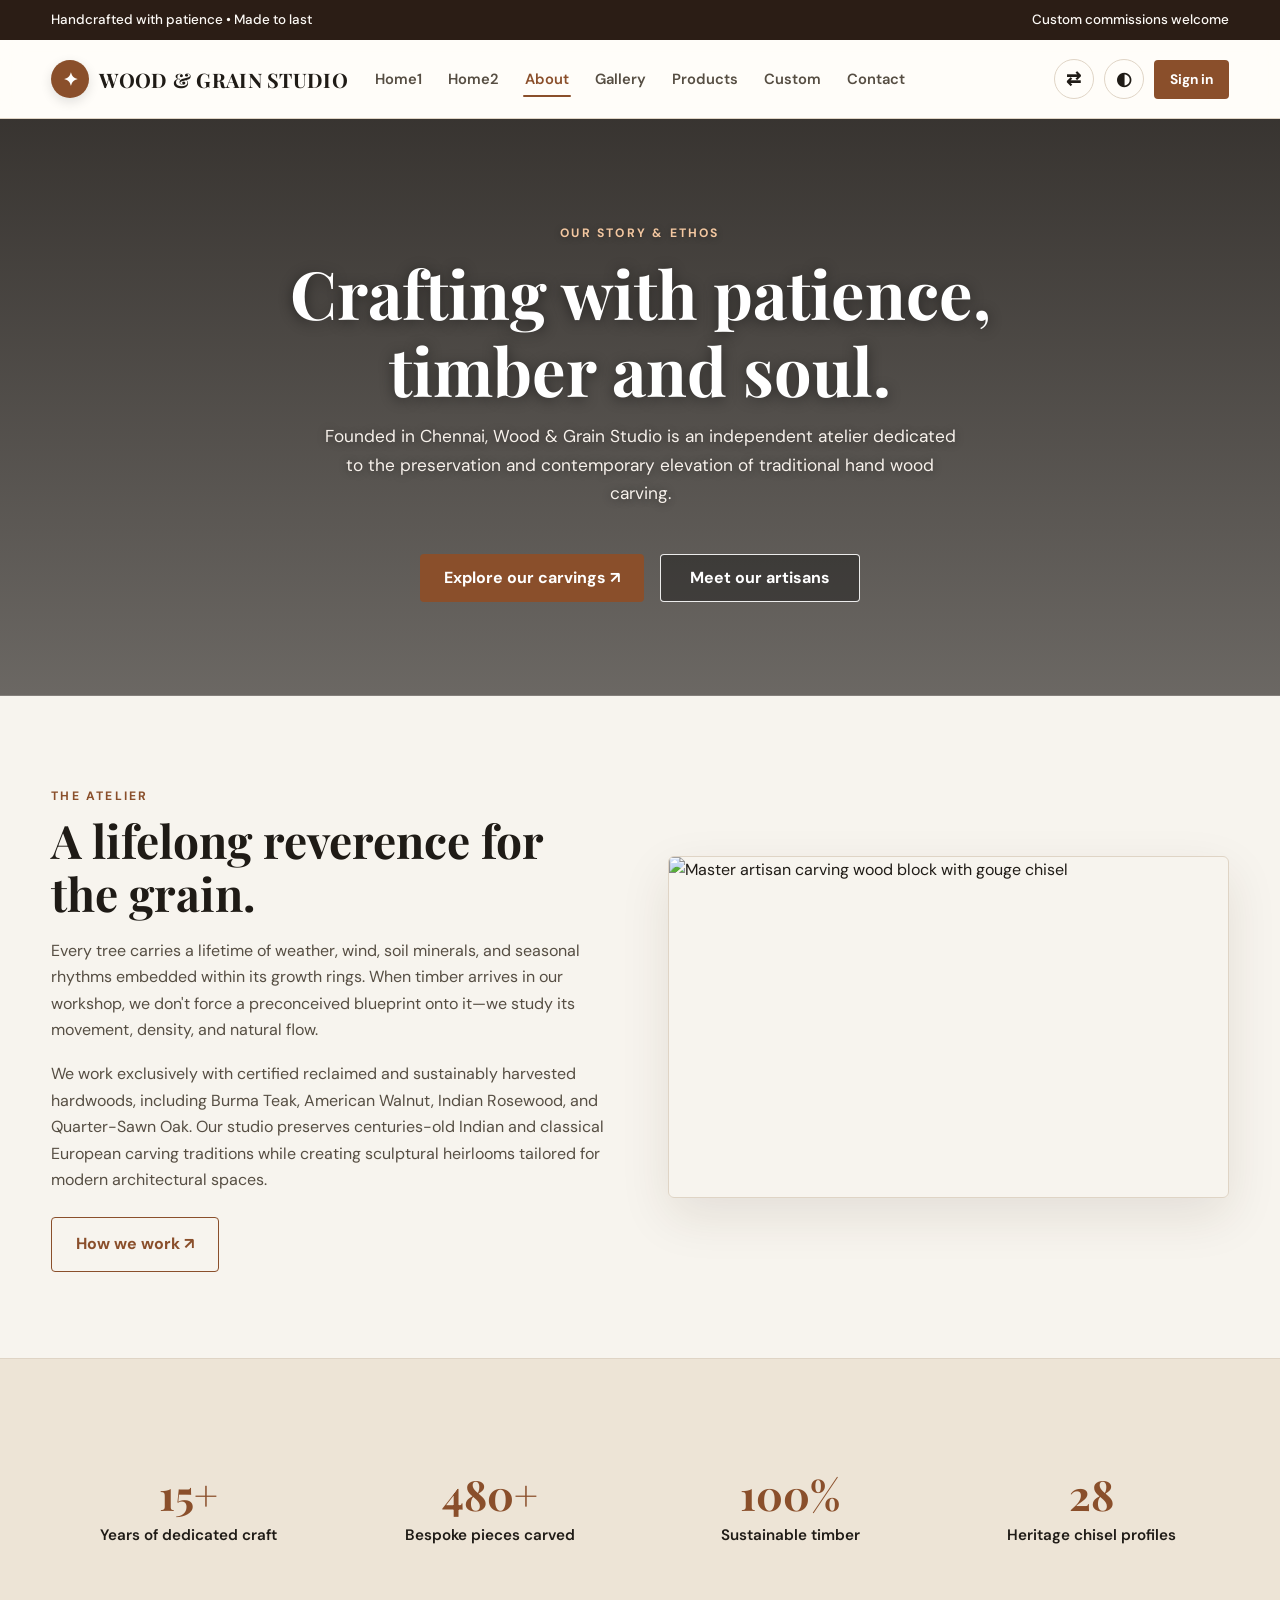
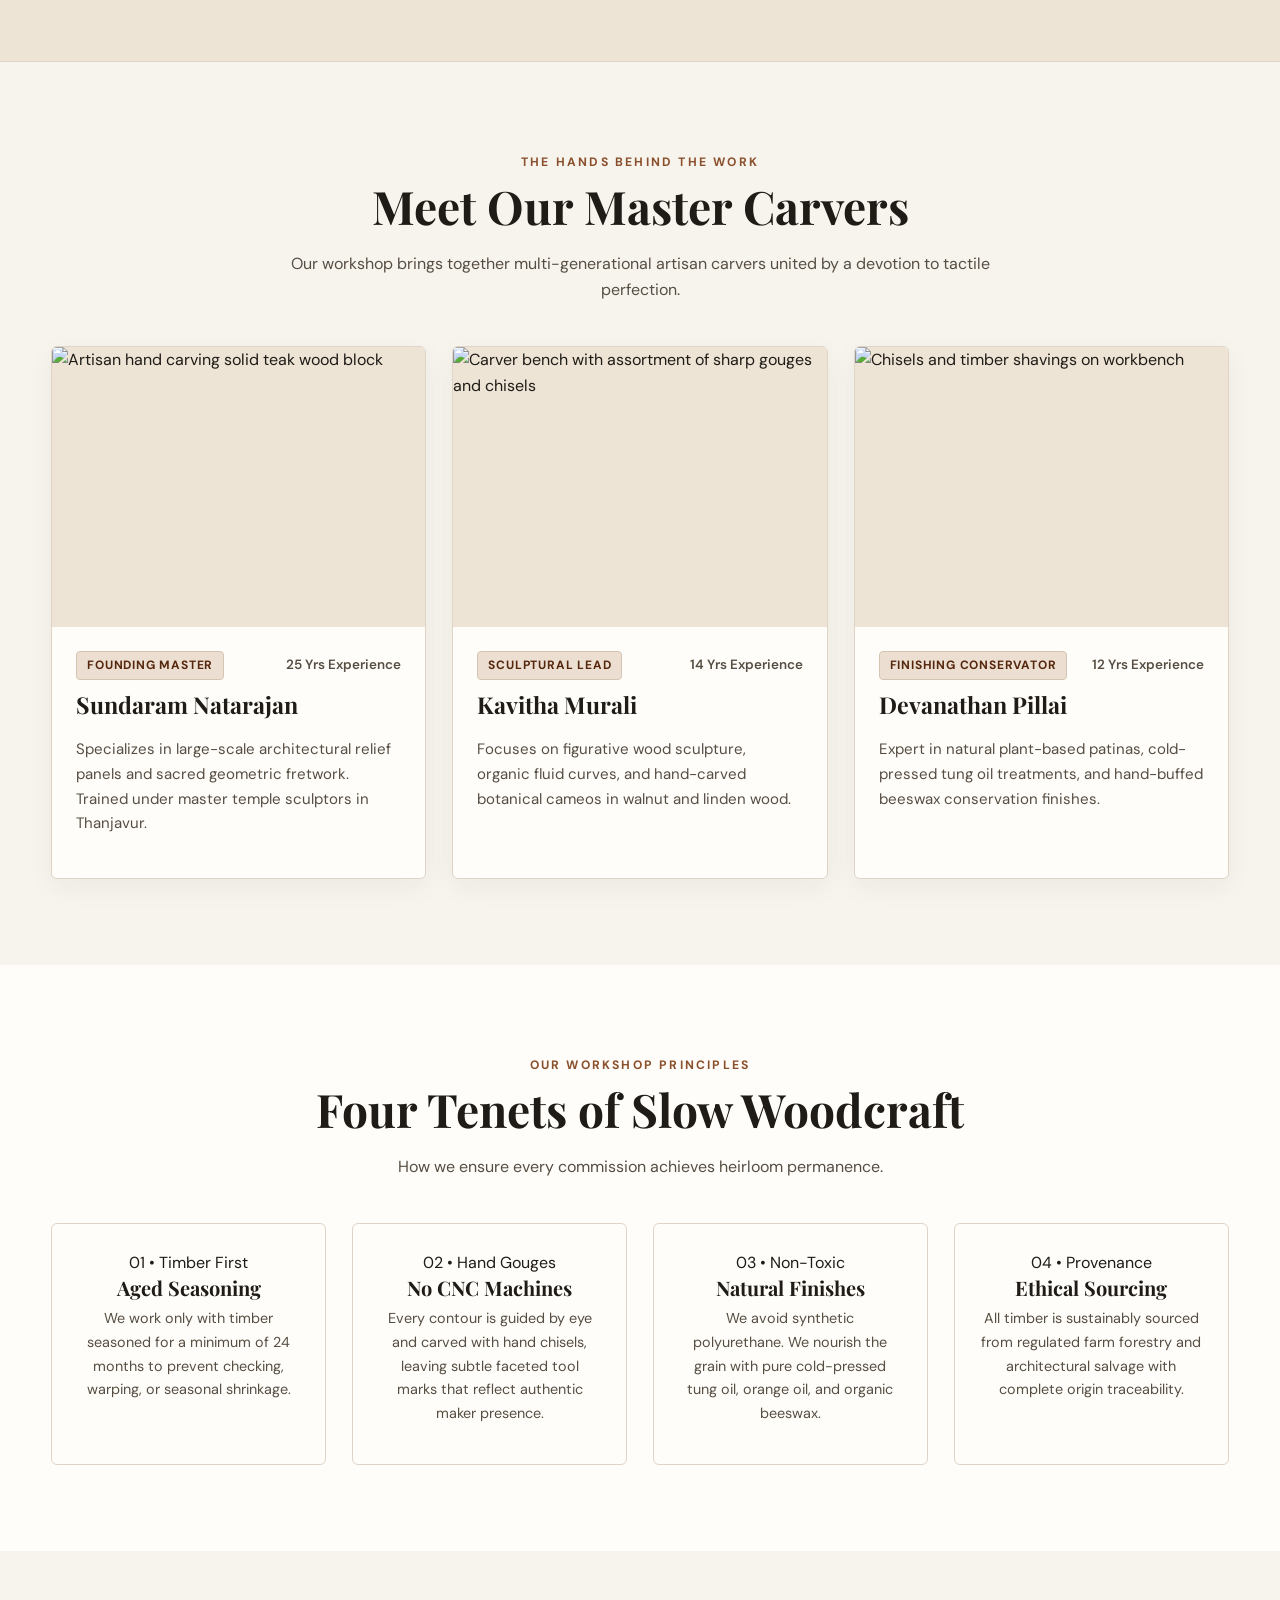
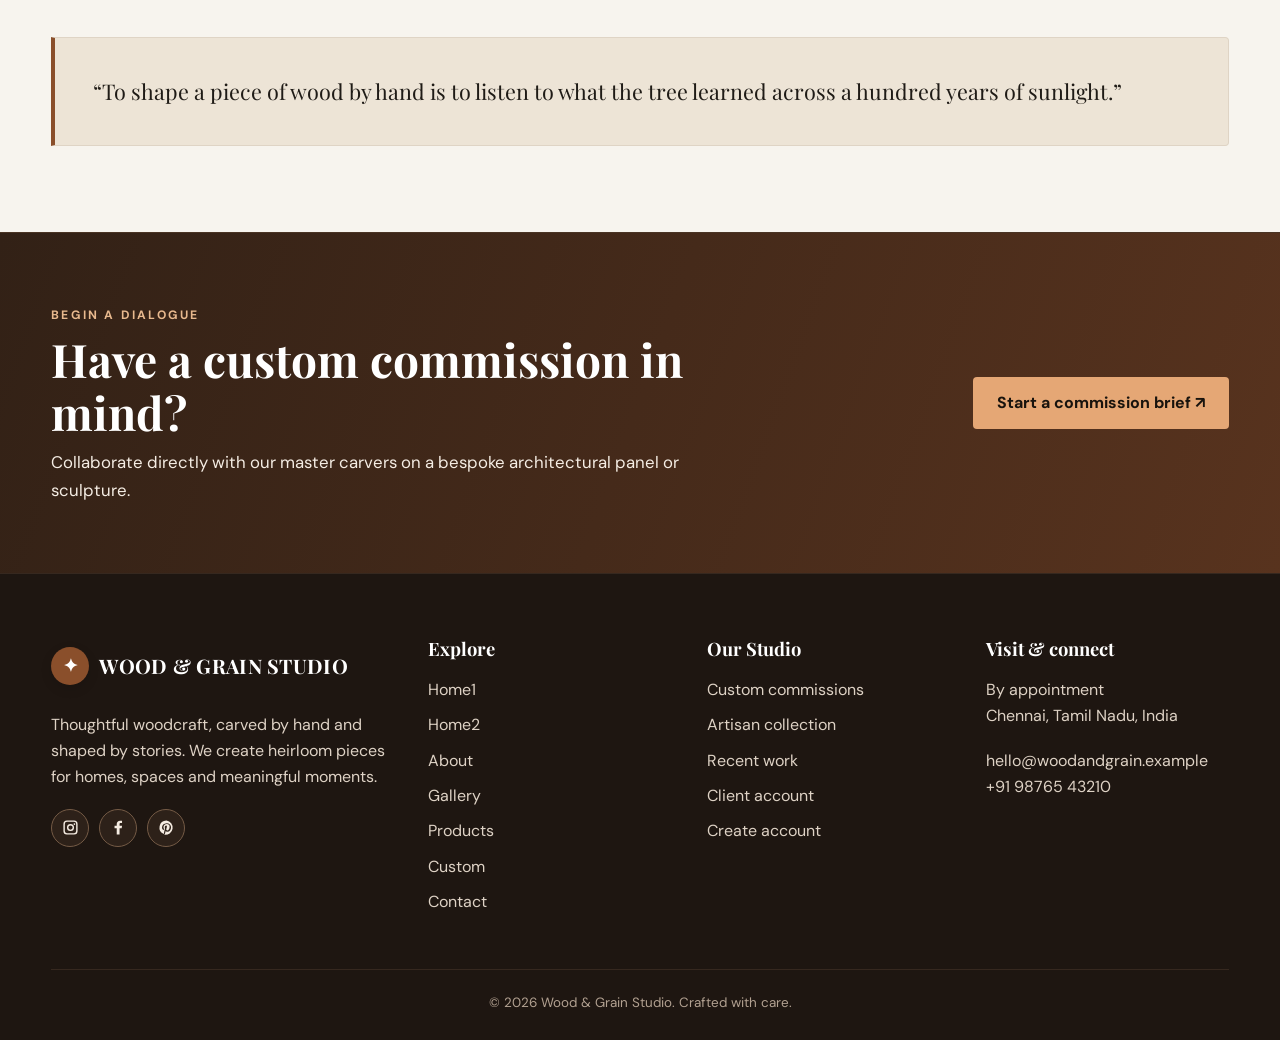
==== about.html @ 35487fdd "Implement 20-point client checklist: Add About & Custom pages, Reviews & FAQ sections, Back to Top, " ====
<!doctype html>
<html lang="en">

<head>
    <meta charset="utf-8">
    <meta name="viewport" content="width=device-width, initial-scale=1">
    <meta name="description" content="About Wood & Grain Studio — our master carvers, heritage timber philosophy and hand-chiseled craft.">
    <title>About Us | Wood &amp; Grain Studio</title>
    <link rel="icon" href="assets/favicon.svg" type="image/svg+xml">
    <link rel="stylesheet" href="assets/style.css">
</head>

<body>
    <div class="topbar">
        <div class="container">
            <span>Handcrafted with patience • Made to last</span>
            <span>Custom commissions welcome</span>
        </div>
    </div>

    <header class="navbar">
        <div class="container navinner">
            <a class="brand" href="index.html">
                <span class="brandmark">✦</span>
                <span>WOOD &amp; GRAIN STUDIO</span>
            </a>
            <nav class="navlinks" id="main-nav">
                <a href="index.html">Home1</a>
                <a href="home2.html">Home2</a>
                <a class="active" href="about.html">About</a>
                <a href="gallery.html">Gallery</a>
                <a href="products.html">Products</a>
                <a href="custom.html">Custom</a>
                <a href="contact.html">Contact</a>
                <div class="mobile-signin-wrap">
                    <a class="btn btn-sm" href="login.html">Sign in</a>
                </div>
            </nav>
            <div class="navtools">
                <button class="iconbtn" data-rtl-toggle aria-label="Toggle RTL" title="Toggle RTL">⇄</button>
                <button class="iconbtn" data-theme-toggle aria-label="Toggle theme" title="Toggle theme">◐</button>
                <a class="btn btn-sm btn-signin" href="login.html">Sign in</a>
                <button class="iconbtn menu-toggle" data-menu-toggle aria-label="Open menu"
                    aria-controls="main-nav">☰</button>
            </div>
        </div>
    </header>

    <main>
        <section class="page-hero hero-about">
            <div class="container">
                <span class="eyebrow">Our Story &amp; Ethos</span>
                <h1>Crafting with patience, timber and soul.</h1>
                <p>Founded in Chennai, Wood &amp; Grain Studio is an independent atelier dedicated to the preservation and contemporary elevation of traditional hand wood carving.</p>
                <div class="page-hero-actions">
                    <a class="btn" href="products.html">Explore our carvings ↗</a>
                    <a class="btn outline" href="contact.html">Meet our artisans</a>
                </div>
            </div>
        </section>

        <!-- Studio Heritage & Story -->
        <section class="section">
            <div class="container split">
                <div>
                    <span class="eyebrow">The Atelier</span>
                    <h2>A lifelong reverence for the grain.</h2>
                    <p>Every tree carries a lifetime of weather, wind, soil minerals, and seasonal rhythms embedded within its growth rings. When timber arrives in our workshop, we don't force a preconceived blueprint onto it—we study its movement, density, and natural flow.</p>
                    <p>We work exclusively with certified reclaimed and sustainably harvested hardwoods, including Burma Teak, American Walnut, Indian Rosewood, and Quarter-Sawn Oak. Our studio preserves centuries-old Indian and classical European carving traditions while creating sculptural heirlooms tailored for modern architectural spaces.</p>
                    <div class="left-aligned-actions">
                        <a class="btn outline" href="custom.html">How we work ↗</a>
                    </div>
                </div>
                <div class="photo">
                    <img src="https://images.unsplash.com/photo-1497219055242-93359eeed651?auto=format&fit=crop&w=1100&q=85"
                        alt="Master artisan carving wood block with gouge chisel">
                </div>
            </div>
        </section>

        <!-- Stats Section -->
        <section class="section stats">
            <div class="container grid four">
                <div class="stat">
                    <strong>15+</strong>
                    <span>Years of dedicated craft</span>
                </div>
                <div class="stat">
                    <strong>480+</strong>
                    <span>Bespoke pieces carved</span>
                </div>
                <div class="stat">
                    <strong>100%</strong>
                    <span>Sustainable timber</span>
                </div>
                <div class="stat">
                    <strong>28</strong>
                    <span>Heritage chisel profiles</span>
                </div>
            </div>
        </section>

        <!-- Master Carvers Team -->
        <section class="section">
            <div class="container">
                <div class="section-head center">
                    <span class="eyebrow">The Hands Behind the Work</span>
                    <h2>Meet Our Master Carvers</h2>
                    <p>Our workshop brings together multi-generational artisan carvers united by a devotion to tactile perfection.</p>
                </div>
                <div class="grid three">
                    <article class="card">
                        <div class="card-img-wrap">
                            <img src="https://images.unsplash.com/photo-1455297463052-94abc38ba022?auto=format&fit=crop&w=900&q=80"
                                alt="Artisan hand carving solid teak wood block">
                        </div>
                        <div class="card-body">
                            <div class="card-meta">
                                <span class="card-badge">Founding Master</span>
                                <span class="card-wood-tag">25 Yrs Experience</span>
                            </div>
                            <h3>Sundaram Natarajan</h3>
                            <p>Specializes in large-scale architectural relief panels and sacred geometric fretwork. Trained under master temple sculptors in Thanjavur.</p>
                        </div>
                    </article>

                    <article class="card">
                        <div class="card-img-wrap">
                            <img src="https://images.unsplash.com/photo-1546531537-3884727f20d4?auto=format&fit=crop&w=900&q=80"
                                alt="Carver bench with assortment of sharp gouges and chisels">
                        </div>
                        <div class="card-body">
                            <div class="card-meta">
                                <span class="card-badge">Sculptural Lead</span>
                                <span class="card-wood-tag">14 Yrs Experience</span>
                            </div>
                            <h3>Kavitha Murali</h3>
                            <p>Focuses on figurative wood sculpture, organic fluid curves, and hand-carved botanical cameos in walnut and linden wood.</p>
                        </div>
                    </article>

                    <article class="card">
                        <div class="card-img-wrap">
                            <img src="https://images.unsplash.com/photo-1768528561995-0dc82e97a8f5?auto=format&fit=crop&w=900&q=80"
                                alt="Chisels and timber shavings on workbench">
                        </div>
                        <div class="card-body">
                            <div class="card-meta">
                                <span class="card-badge">Finishing Conservator</span>
                                <span class="card-wood-tag">12 Yrs Experience</span>
                            </div>
                            <h3>Devanathan Pillai</h3>
                            <p>Expert in natural plant-based patinas, cold-pressed tung oil treatments, and hand-buffed beeswax conservation finishes.</p>
                        </div>
                    </article>
                </div>
            </div>
        </section>

        <!-- Studio Principles -->
        <section class="section" style="background: var(--surface)">
            <div class="container">
                <div class="section-head center">
                    <span class="eyebrow">Our Workshop Principles</span>
                    <h2>Four Tenets of Slow Woodcraft</h2>
                    <p>How we ensure every commission achieves heirloom permanence.</p>
                </div>
                <div class="grid four">
                    <div class="species-card">
                        <span class="species-tag">01 • Timber First</span>
                        <h3>Aged Seasoning</h3>
                        <p>We work only with timber seasoned for a minimum of 24 months to prevent checking, warping, or seasonal shrinkage.</p>
                    </div>
                    <div class="species-card">
                        <span class="species-tag">02 • Hand Gouges</span>
                        <h3>No CNC Machines</h3>
                        <p>Every contour is guided by eye and carved with hand chisels, leaving subtle faceted tool marks that reflect authentic maker presence.</p>
                    </div>
                    <div class="species-card">
                        <span class="species-tag">03 • Non-Toxic</span>
                        <h3>Natural Finishes</h3>
                        <p>We avoid synthetic polyurethane. We nourish the grain with pure cold-pressed tung oil, orange oil, and organic beeswax.</p>
                    </div>
                    <div class="species-card">
                        <span class="species-tag">04 • Provenance</span>
                        <h3>Ethical Sourcing</h3>
                        <p>All timber is sustainably sourced from regulated farm forestry and architectural salvage with complete origin traceability.</p>
                    </div>
                </div>
            </div>
        </section>

        <!-- Quote -->
        <section class="section">
            <div class="container">
                <div class="quote">“To shape a piece of wood by hand is to listen to what the tree learned across a hundred years of sunlight.”</div>
            </div>
        </section>

        <!-- CTA Section -->
        <section class="cta">
            <div class="container">
                <div class="cta-content">
                    <span class="eyebrow" style="color:#e8b98e">Begin a Dialogue</span>
                    <h2>Have a custom commission in mind?</h2>
                    <p>Collaborate directly with our master carvers on a bespoke architectural panel or sculpture.</p>
                </div>
                <div class="cta-btn">
                    <a class="btn" href="custom.html">Start a commission brief ↗</a>
                </div>
            </div>
        </section>
    </main>

    <footer class="footer">
        <div class="container">
            <div class="footer-grid">
                <div>
                    <a class="brand" href="index.html">
                        <span class="brandmark">✦</span>
                        <span>WOOD &amp; GRAIN STUDIO</span>
                    </a>
                    <p style="margin-top:18px">Thoughtful woodcraft, carved by hand and shaped by stories. We create
                        heirloom pieces for homes, spaces and meaningful moments.</p>
                    <div class="socials">
                        <a href="#" aria-label="Instagram"><svg viewBox="0 0 24 24">
                                <path
                                    d="M7 2h10a5 5 0 0 1 5 5v10a5 5 0 0 1-5 5H7a5 5 0 0 1-5-5V7a5 5 0 0 1 5-5zm0 2a3 3 0 0 0-3 3v10a3 3 0 0 0 3 3h10a3 3 0 0 0 3-3V7a3 3 0 0 0-3-3H7zm5 3a5 5 0 1 1 0 10 5 5 0 0 1 0-10zm0 2a3 3 0 1 0 0 6 3 3 0 0 0 0-6zm5.5-3a1.2 1.2 0 1 1 0 2.4 1.2 1.2 0 0 1 0-2.4z" />
                            </svg></a>
                        <a href="#" aria-label="Facebook"><svg viewBox="0 0 24 24">
                                <path
                                    d="M13.5 22v-9h3l.5-3.5h-3.5V7.3c0-1 .3-1.7 1.8-1.7H17V2.5c-.7-.1-1.7-.2-2.8-.2-2.8 0-4.7 1.7-4.7 4.9v2.3H6.4V13h3.1v9z" />
                            </svg></a>
                        <a href="#" aria-label="Pinterest"><svg viewBox="0 0 24 24">
                                <path
                                    d="M12 2a10 10 0 0 0-3.6 19.3c0-.8 0-1.8.2-2.7l1.3-5.4s-.3-.6-.3-1.5c0-1.4.8-2.4 1.8-2.4.8 0 1.2.6 1.2 1.4 0 .9-.6 2.2-.9 3.5-.3 1 .5 1.9 1.5 1.9 1.8 0 3.2-2.4 3.2-5.2 0-2.1-1.4-3.7-4-3.7-2.9 0-4.7 2.2-4.7 4.6 0 .8.2 1.4.6 1.9.2.2.2.3.1.6l-.2.8c-.1.3-.3.4-.6.3-1.3-.5-1.9-1.9-1.9-3.5 0-2.6 2.2-5.8 6.7-5.8 3.6 0 6 2.6 6 5.4 0 3.7-2.1 6.5-5.2 6.5-1 0-2-.6-2.4-1.2l-.7 2.8c-.2 1-.8 1.9-1.2 2.6A10 10 0 1 0 12 2z" />
                            </svg></a>
                    </div>
                </div>
                <div>
                    <h3>Explore</h3>
                    <a href="index.html">Home1</a>
                    <a href="home2.html">Home2</a>
                    <a href="about.html">About</a>
                    <a href="gallery.html">Gallery</a>
                    <a href="products.html">Products</a>
                    <a href="custom.html">Custom</a>
                    <a href="contact.html">Contact</a>
                </div>
                <div>
                    <h3>Our Studio</h3>
                    <a href="custom.html">Custom commissions</a>
                    <a href="products.html">Artisan collection</a>
                    <a href="gallery.html">Recent work</a>
                    <a href="login.html">Client account</a>
                    <a href="signup.html">Create account</a>
                </div>
                <div>
                    <h3>Visit &amp; connect</h3>
                    <p>By appointment<br>Chennai, Tamil Nadu, India</p>
                    <p>hello@woodandgrain.example<br>+91 98765 43210</p>
                </div>
            </div>
            <div class="copyright">© <span data-year></span> Wood &amp; Grain Studio. Crafted with care.</div>
        </div>
    </footer>

    <!-- Floating Back to Top Button -->
    <button class="back-to-top" id="backToTop" aria-label="Back to top" title="Back to top">↑</button>

    <script src="assets/app.js"></script>
</body>

</html>
---- assets/style.css ----
@import url('https://fonts.googleapis.com/css2?family=DM+Sans:wght@400;500;600;700&family=Playfair+Display:wght@500;600;700&display=swap');

:root {
  --bg: #f7f4ee;
  --surface: #fffdf9;
  --ink: #1f1b16;
  --muted: #564e43;
  --brand: #8a4f2b;
  --brand2: #6e3a1b;
  --btn-ink: #ffffff;
  --line: #dfd4c5;
  --soft: #ede4d6;
  --shadow: 0 18px 50px rgba(55, 37, 22, 0.10);
  --badge-bg: #ecdfd2;
  --badge-ink: #55270d;
  --badge-border: #d5c4b1;
  --input-bg: #ffffff;
  --placeholder: #726859;
}

[data-theme="dark"] {
  --bg: #161411;
  --surface: #221f1a;
  --ink: #faf4ec;
  --muted: #d0c3b3;
  --brand: #d79a69;
  --brand2: #e5b085;
  --btn-ink: #18130d;
  --line: #42382d;
  --soft: #2a241d;
  --shadow: 0 18px 50px rgba(0, 0, 0, 0.45);
  --badge-bg: #3a2b1c;
  --badge-ink: #f8d2b0;
  --badge-border: #56402d;
  --input-bg: #1a1713;
  --placeholder: #b5a695;
}

* {
  box-sizing: border-box;
}

html {
  scroll-behavior: smooth;
}

body {
  margin: 0;
  background: var(--bg);
  color: var(--ink);
  font-family: 'DM Sans', sans-serif;
  line-height: 1.65;
  transition: background .25s ease, color .25s ease;
}

a {
  color: inherit;
  text-decoration: none;
}

img {
  max-width: 100%;
  display: block;
}

button, input, textarea, select {
  font: inherit;
}

::placeholder {
  color: var(--placeholder);
  opacity: 1;
}

.container {
  width: min(1180px, 92%);
  margin-inline: auto;
}

/* Topbar */
.topbar {
  background: #2b1d15;
  color: #fdfaf6;
  font-size: .84rem;
  font-weight: 500;
  padding: 9px 0;
}

[data-theme="dark"] .topbar {
  background: #110e0b;
  color: #f5eee5;
  border-bottom: 1px solid #332b22;
}

.topbar .container {
  display: flex;
  justify-content: space-between;
  align-items: center;
  gap: 16px;
}

/* Navbar */
.navbar {
  position: sticky;
  top: 0;
  z-index: 90;
  background: color-mix(in srgb, var(--surface) 95%, transparent);
  backdrop-filter: blur(12px);
  -webkit-backdrop-filter: blur(12px);
  border-bottom: 1px solid var(--line);
  transition: background .25s, border-color .25s;
}

.navinner {
  min-height: 78px;
  display: grid;
  grid-template-columns: 1fr auto 1fr;
  align-items: center;
  gap: 16px;
}

.brand {
  display: inline-flex;
  align-items: center;
  gap: 10px;
  font-family: 'Playfair Display', serif;
  font-weight: 700;
  font-size: 1.25rem;
  letter-spacing: .3px;
  color: var(--ink);
  white-space: nowrap;
  flex-shrink: 0;
  justify-self: start;
}

.brandmark {
  width: 38px;
  height: 38px;
  border-radius: 50%;
  display: grid;
  place-items: center;
  background: var(--brand);
  color: var(--btn-ink);
  font-size: 1.15rem;
  font-weight: 700;
  flex-shrink: 0;
  box-shadow: 0 4px 12px rgba(0, 0, 0, 0.12);
}

/* Navbar menu options centered */
.navlinks {
  justify-self: center;
  display: flex;
  align-items: center;
  justify-content: center;
  gap: 22px;
  font-size: .92rem;
  font-weight: 600;
  color: var(--muted);
  list-style: none;
  margin: 0;
  padding: 0;
}

.navlinks a {
  position: relative;
  padding: 6px 2px;
  transition: color .2s;
  color: var(--muted);
  white-space: nowrap;
}

.navlinks a:hover,
.navlinks a.active {
  color: var(--brand);
}

.navlinks a.active::after {
  content: '';
  position: absolute;
  bottom: 0;
  left: 0;
  right: 0;
  height: 2px;
  background: var(--brand);
  border-radius: 2px;
}

/* Nav Tools & Sign in button at last */
.navtools {
  justify-self: end;
  display: flex;
  align-items: center;
  gap: 10px;
}

.iconbtn {
  border: 1.5px solid var(--line);
  background: var(--surface);
  color: var(--ink);
  width: 40px;
  height: 40px;
  border-radius: 50%;
  cursor: pointer;
  display: grid;
  place-items: center;
  font-size: 1.1rem;
  font-weight: 700;
  transition: .2s ease;
  flex-shrink: 0;
}

.iconbtn:hover {
  border-color: var(--brand);
  color: var(--brand);
  background: var(--soft);
}

.btn-signin {
  padding: 9px 18px;
  font-size: .88rem;
  border-radius: 4px;
  white-space: nowrap;
}

.menu-toggle {
  display: none;
}

.mobile-signin-wrap {
  display: none;
}

/* Buttons */
.btn {
  display: inline-flex;
  align-items: center;
  justify-content: center;
  gap: 9px;
  border: 0;
  border-radius: 4px;
  padding: 13px 24px;
  background: var(--brand);
  color: var(--btn-ink);
  font-weight: 700;
  cursor: pointer;
  transition: .2s ease;
  white-space: nowrap;
  box-sizing: border-box;
}

.btn:hover {
  background: var(--brand2);
  color: var(--btn-ink);
  transform: translateY(-2px);
}

.btn.outline {
  background: transparent;
  color: var(--brand);
  border: 1.5px solid var(--brand);
  font-weight: 700;
}

.btn.outline:hover {
  background: var(--brand);
  color: var(--btn-ink);
  border-color: var(--brand);
}

.btn-sm {
  padding: 8px 16px;
  font-size: .86rem;
}

/* Typography */
.eyebrow {
  display: inline-block;
  text-transform: uppercase;
  letter-spacing: 2.2px;
  font-size: .76rem;
  font-weight: 700;
  color: var(--brand);
  margin-bottom: 8px;
}

h1, h2, h3, h4 {
  font-family: 'Playfair Display', serif;
  line-height: 1.15;
  margin: 0 0 18px;
  color: var(--ink);
}

h1 {
  font-size: clamp(2.6rem, 5.2vw, 4.8rem);
}

h2 {
  font-size: clamp(1.9rem, 3.6vw, 3.1rem);
}

h3 {
  font-size: 1.45rem;
}

h4 {
  font-size: 1.15rem;
}

p {
  color: var(--muted);
  margin: 0 0 18px;
}

/* Home 2 Single-line Heading */
.heading-single-line {
  white-space: nowrap;
  font-size: clamp(1.8rem, 3.2vw, 2.7rem);
}

@media (max-width: 768px) {
  .heading-single-line {
    white-space: normal;
  }
}

/* Hero Sections - Centered Content with Equal-Sized Action Buttons */
.hero {
  min-height: 640px;
  display: flex;
  align-items: center;
  justify-content: center;
  text-align: center;
  position: relative;
  color: #ffffff;
  background-position: center;
  background-size: cover;
  background-repeat: no-repeat;
}

.hero .container {
  padding: 80px 0;
  display: flex;
  flex-direction: column;
  align-items: center;
  justify-content: center;
  text-align: center;
}

.hero-copy {
  max-width: 800px;
  margin-inline: auto;
  text-align: center;
  display: flex;
  flex-direction: column;
  align-items: center;
}

.hero h1 {
  color: #ffffff;
  text-align: center;
  margin-inline: auto;
  text-shadow: 0 2px 14px rgba(0, 0, 0, 0.45);
}

.hero p {
  color: #f7f1eb;
  font-size: 1.1rem;
  max-width: 640px;
  margin-inline: auto;
  text-align: center;
  text-shadow: 0 1px 8px rgba(0, 0, 0, 0.4);
}

.hero .eyebrow {
  color: #f3c7a0;
  margin-bottom: 12px;
  text-shadow: 0 1px 6px rgba(0, 0, 0, 0.35);
}

/* Hero action buttons - Equal width & height */
.hero-actions,
.page-hero-actions {
  display: flex;
  gap: 16px;
  flex-wrap: wrap;
  align-items: center;
  justify-content: center;
  margin-top: 28px;
}

.hero-actions .btn,
.page-hero-actions .btn {
  min-width: 200px;
  height: 48px;
  padding: 0 24px;
  box-sizing: border-box;
}

.hero .btn,
.page-hero .btn {
  background: var(--brand);
  color: var(--btn-ink);
  font-weight: 700;
}

.hero .btn:hover,
.page-hero .btn:hover {
  background: var(--brand2);
  color: var(--btn-ink);
}

.hero .outline,
.page-hero .outline {
  color: #ffffff;
  border: 1.5px solid rgba(255, 255, 255, 0.9);
  background: rgba(0, 0, 0, 0.35);
  font-weight: 700;
}

.hero .outline:hover,
.page-hero .outline:hover {
  background: #ffffff;
  border-color: #ffffff;
  color: #19140e;
}

/* Page Hero - Centered Content */
.page-hero {
  padding: 104px 0 94px;
  display: flex;
  align-items: center;
  justify-content: center;
  text-align: center;
  color: #ffffff;
  position: relative;
  background-position: center;
  background-size: cover;
  background-repeat: no-repeat;
}

.page-hero .container {
  display: flex;
  flex-direction: column;
  align-items: center;
  justify-content: center;
  text-align: center;
  max-width: 820px;
}

.page-hero h1 {
  color: #ffffff;
  margin-bottom: 14px;
  text-align: center;
  text-shadow: 0 2px 14px rgba(0, 0, 0, 0.45);
}

.page-hero p {
  color: #f7f1eb;
  font-size: 1.08rem;
  max-width: 640px;
  margin-inline: auto;
  text-align: center;
  text-shadow: 0 1px 8px rgba(0, 0, 0, 0.4);
}

.page-hero .eyebrow {
  color: #f3c7a0;
  margin-bottom: 12px;
  text-shadow: 0 1px 6px rgba(0, 0, 0, 0.35);
}

/* Distinct Wood Carving Photos for Each Page Hero */
.hero-home1 {
  background-image: linear-gradient(rgba(14, 10, 7, 0.82), rgba(14, 10, 7, 0.60)),
                    url('https://images.unsplash.com/photo-1497219055242-93359eeed651?auto=format&fit=crop&w=2000&q=85');
}

.hero-home2 {
  background-image: linear-gradient(rgba(14, 10, 7, 0.82), rgba(14, 10, 7, 0.60)),
                    url('https://images.unsplash.com/photo-1455297463052-94abc38ba022?auto=format&fit=crop&w=2000&q=85');
}

.hero-about {
  background-image: linear-gradient(rgba(14, 10, 7, 0.82), rgba(14, 10, 7, 0.60)),
                    url('https://images.unsplash.com/photo-1597960194599-22929afc25b1?auto=format&fit=crop&w=2000&q=85');
}

.hero-gallery {
  background-image: linear-gradient(rgba(14, 10, 7, 0.82), rgba(14, 10, 7, 0.60)),
                    url('https://images.unsplash.com/photo-1644902617098-45abe72a7445?auto=format&fit=crop&w=2000&q=85');
}

.hero-products {
  background-image: linear-gradient(rgba(14, 10, 7, 0.82), rgba(14, 10, 7, 0.60)),
                    url('https://images.unsplash.com/photo-1546531537-3884727f20d4?auto=format&fit=crop&w=2000&q=85');
}

.hero-custom {
  background-image: linear-gradient(rgba(14, 10, 7, 0.82), rgba(14, 10, 7, 0.60)),
                    url('https://images.unsplash.com/photo-1669687769369-383d3d562445?auto=format&fit=crop&w=2000&q=85');
}

.hero-contact {
  background-image: linear-gradient(rgba(14, 10, 7, 0.82), rgba(14, 10, 7, 0.60)),
                    url('https://images.unsplash.com/photo-1732544504373-01e2f4a6493f?auto=format&fit=crop&w=2000&q=85');
}

/* Sections */
.section {
  padding: 86px 0;
}

.section-head {
  max-width: 760px;
  margin-bottom: 42px;
}

.section-head.center {
  text-align: center;
  margin-inline: auto;
}

/* Grids */
.grid {
  display: grid;
  gap: 26px;
}

.grid.two {
  grid-template-columns: repeat(2, 1fr);
}

.grid.three {
  grid-template-columns: repeat(3, 1fr);
}

.grid.four {
  grid-template-columns: repeat(4, 1fr);
}

.split {
  display: grid;
  grid-template-columns: 1fr 1fr;
  gap: 56px;
  align-items: center;
}

/* Left aligned actions in Split sections */
.left-aligned-actions {
  display: flex;
  gap: 14px;
  flex-wrap: wrap;
  align-items: center;
  justify-content: flex-start;
  margin-top: 24px;
}

/* Photos & Reduced Heights */
.photo {
  border-radius: 6px;
  overflow: hidden;
  box-shadow: var(--shadow);
  border: 1px solid var(--line);
}

.photo img {
  width: 100%;
  height: 100%;
  object-fit: cover;
  min-height: 340px;
  transition: transform .4s ease;
}

.photo:hover img {
  transform: scale(1.02);
}

.photo-reduced {
  max-height: 320px;
  height: 320px;
  overflow: hidden;
}

.photo-reduced img {
  height: 100%;
  width: 100%;
  object-fit: cover;
}

.feature-img {
  height: 440px;
}

/* Cards */
.card {
  background: var(--surface);
  border: 1.5px solid var(--line);
  border-radius: 6px;
  overflow: hidden;
  box-shadow: 0 8px 28px rgba(40, 28, 17, 0.05);
  display: flex;
  flex-direction: column;
  transition: transform .25s ease, box-shadow .25s ease, border-color .25s ease;
}

.card:hover {
  transform: translateY(-4px);
  box-shadow: var(--shadow);
  border-color: var(--brand);
}

.card-img-wrap {
  position: relative;
  overflow: hidden;
  aspect-ratio: 4 / 3;
  background: var(--soft);
}

.card img,
.card-img-wrap img {
  width: 100%;
  height: 100%;
  object-fit: cover;
  transition: transform .4s ease;
}

.card:hover .card-img-wrap img {
  transform: scale(1.04);
}

.card-body {
  padding: 24px;
  display: flex;
  flex-direction: column;
  flex: 1;
}

.card-body h3 {
  color: var(--ink);
}

.card-body p {
  font-size: .94rem;
  color: var(--muted);
}

.card-meta {
  display: flex;
  align-items: center;
  justify-content: space-between;
  gap: 10px;
  margin-bottom: 12px;
}

.card-badge {
  display: inline-block;
  padding: 4px 10px;
  border-radius: 4px;
  font-size: .75rem;
  font-weight: 700;
  text-transform: uppercase;
  letter-spacing: .8px;
  background: var(--badge-bg);
  color: var(--badge-ink);
  border: 1px solid var(--badge-border);
}

.card-wood-tag {
  font-size: .84rem;
  color: var(--muted);
  font-weight: 600;
}

.card-footer {
  margin-top: auto;
  padding-top: 18px;
  border-top: 1px solid var(--line);
  display: flex;
  align-items: center;
  justify-content: space-between;
  gap: 12px;
}

.card-price {
  font-family: 'Playfair Display', serif;
  font-weight: 700;
  font-size: 1.25rem;
  color: var(--brand);
}

/* Reviews Section */
.reviews-grid {
  display: grid;
  grid-template-columns: repeat(3, 1fr);
  gap: 24px;
}

.review-card {
  background: var(--surface);
  border: 1.5px solid var(--line);
  border-radius: 6px;
  padding: 28px;
  box-shadow: 0 6px 20px rgba(40, 28, 17, 0.04);
  display: flex;
  flex-direction: column;
  justify-content: space-between;
}

.review-stars {
  color: #d48b48;
  font-size: 1.15rem;
  margin-bottom: 12px;
  letter-spacing: 2px;
}

.review-text {
  font-style: italic;
  font-size: .95rem;
  line-height: 1.6;
  color: var(--ink);
  margin-bottom: 18px;
}

.review-author strong {
  display: block;
  color: var(--ink);
  font-size: .95rem;
}

.review-author span {
  font-size: .82rem;
  color: var(--muted);
}

/* Hardwood Species Grid */
.species-card {
  background: var(--surface);
  border: 1.5px solid var(--line);
  border-radius: 6px;
  padding: 26px;
  text-align: center;
}

.species-icon {
  width: 50px;
  height: 50px;
  margin: 0 auto 16px;
  border-radius: 50%;
  background: var(--soft);
  color: var(--brand);
  display: grid;
  place-items: center;
  font-size: 1.3rem;
  border: 1px solid var(--line);
}

.species-card h3 {
  font-size: 1.25rem;
  margin-bottom: 8px;
}

.species-card p {
  font-size: .9rem;
  margin-bottom: 12px;
}

.species-meta {
  font-size: .8rem;
  font-weight: 700;
  color: var(--brand);
  letter-spacing: .5px;
  text-transform: uppercase;
}

/* Product Filter Pills */
.filter-pills {
  display: flex;
  gap: 10px;
  flex-wrap: wrap;
  align-items: center;
  justify-content: center;
  margin-bottom: 40px;
}

.pill-btn {
  border: 1.5px solid var(--line);
  background: var(--surface);
  color: var(--ink);
  padding: 9px 20px;
  border-radius: 30px;
  font-size: .9rem;
  font-weight: 600;
  cursor: pointer;
  transition: .2s ease;
}

.pill-btn:hover {
  border-color: var(--brand);
  color: var(--brand);
  background: var(--soft);
}

.pill-btn.active {
  background: var(--brand);
  border-color: var(--brand);
  color: var(--btn-ink);
  font-weight: 700;
}

/* Stats */
.stats {
  background: var(--soft);
  border-top: 1px solid var(--line);
  border-bottom: 1px solid var(--line);
}

.stat {
  text-align: center;
  padding: 26px 16px;
}

.stat strong {
  display: block;
  font: 700 2.6rem 'Playfair Display', serif;
  color: var(--brand);
  line-height: 1.1;
  margin-bottom: 6px;
}

.stat span {
  font-size: .95rem;
  font-weight: 600;
  color: var(--ink);
}

.number {
  font-family: 'Playfair Display', serif;
  font-size: 2.2rem;
  font-weight: 700;
  color: var(--brand);
  margin-bottom: 4px;
}

.service-icon {
  width: 52px;
  height: 52px;
  display: grid;
  place-items: center;
  background: var(--soft);
  color: var(--brand);
  font-size: 1.4rem;
  font-weight: 700;
  border-radius: 50%;
  border: 1.5px solid var(--line);
  margin-bottom: 18px;
}

.quote {
  background: var(--soft);
  padding: 38px;
  border-left: 4px solid var(--brand);
  font-family: 'Playfair Display', serif;
  font-size: 1.35rem;
  line-height: 1.45;
  color: var(--ink);
  border-radius: 0 4px 4px 0;
  border-top: 1px solid var(--line);
  border-bottom: 1px solid var(--line);
  border-right: 1px solid var(--line);
}

/* FAQ Accordion Section */
.faq-list {
  max-width: 820px;
  margin: 0 auto;
  display: grid;
  gap: 16px;
}

.faq-item {
  background: var(--surface);
  border: 1.5px solid var(--line);
  border-radius: 6px;
  overflow: hidden;
  transition: border-color .2s;
}

.faq-item[open] {
  border-color: var(--brand);
}

.faq-summary {
  padding: 18px 22px;
  font-weight: 700;
  font-size: 1.05rem;
  cursor: pointer;
  display: flex;
  align-items: center;
  justify-content: space-between;
  color: var(--ink);
  user-select: none;
  list-style: none;
}

.faq-summary::-webkit-details-marker {
  display: none;
}

.faq-summary::after {
  content: '+';
  font-size: 1.4rem;
  color: var(--brand);
  font-weight: 700;
}

.faq-item[open] .faq-summary::after {
  content: '−';
}

.faq-content {
  padding: 0 22px 20px;
  color: var(--muted);
  font-size: .95rem;
  line-height: 1.6;
}

/* CTA Banner Section */
.cta {
  background: linear-gradient(110deg, #322116, #58331e);
  color: #ffffff;
  padding: 68px 0;
  border-top: 1px solid #4a3424;
}

.cta p {
  color: #f5ede4;
  margin: 0;
  font-size: 1.05rem;
}

.cta h2 {
  color: #ffffff;
  margin-bottom: 10px;
}

.cta .eyebrow {
  color: #f3c7a0;
}

.cta .container {
  display: flex;
  align-items: center;
  justify-content: space-between;
  gap: 36px;
}

.cta-content {
  max-width: 660px;
}

.cta-btn {
  flex-shrink: 0;
}

.cta .btn {
  background: #e5a775;
  color: #18130d;
  font-weight: 700;
  border: none;
}

.cta .btn:hover {
  background: #f2be94;
  color: #18130d;
  transform: translateY(-2px);
}

/* Gallery Masonry Grid */
.gallery-grid {
  columns: 3;
  column-gap: 22px;
}

.gallery-item {
  margin-bottom: 22px;
  break-inside: avoid;
  border-radius: 6px;
  overflow: hidden;
  box-shadow: 0 8px 24px rgba(40, 28, 17, 0.08);
  background: var(--surface);
  border: 1.5px solid var(--line);
  position: relative;
  transition: transform .3s ease;
}

.gallery-item:hover {
  transform: translateY(-4px);
}

.gallery-item img {
  width: 100%;
  height: auto;
  display: block;
}

.gallery-caption {
  padding: 14px 18px;
  font-size: .88rem;
  color: var(--muted);
  background: var(--surface);
  border-top: 1px solid var(--line);
}

.gallery-caption strong {
  display: block;
  color: var(--ink);
  font-size: .95rem;
  margin-bottom: 2px;
}

/* Forms & Cards */
.form-card {
  max-width: 520px;
  margin: auto;
  background: var(--surface);
  padding: 38px;
  border: 1.5px solid var(--line);
  border-radius: 6px;
  box-shadow: var(--shadow);
}

.field {
  margin-bottom: 18px;
}

.field label {
  display: block;
  font-size: .88rem;
  font-weight: 700;
  margin-bottom: 7px;
  color: var(--ink);
}

.field input,
.field textarea,
.field select {
  width: 100%;
  border: 1.5px solid var(--line);
  background: var(--input-bg);
  color: var(--ink);
  padding: 13px 15px;
  border-radius: 4px;
  outline: none;
  transition: border-color .2s, box-shadow .2s;
}

.field input:focus,
.field textarea:focus,
.field select:focus {
  border-color: var(--brand);
  box-shadow: 0 0 0 3px color-mix(in srgb, var(--brand) 25%, transparent);
}

/* Password input with Eye icon */
.password-wrap {
  position: relative;
  display: flex;
  align-items: center;
}

.password-wrap input {
  padding-right: 44px;
}

body.rtl .password-wrap input {
  padding-right: 15px;
  padding-left: 44px;
}

.password-toggle-btn {
  position: absolute;
  right: 12px;
  background: transparent;
  border: none;
  color: var(--muted);
  cursor: pointer;
  padding: 6px;
  display: grid;
  place-items: center;
  font-size: 1.15rem;
  transition: color .2s;
  user-select: none;
}

body.rtl .password-toggle-btn {
  right: auto;
  left: 12px;
}

.password-toggle-btn:hover {
  color: var(--brand);
}

/* Contact List & Small Location Item */
.contact-list {
  display: grid;
  gap: 20px;
  margin-bottom: 28px;
}

.contact-item {
  display: flex;
  gap: 16px;
  align-items: flex-start;
}

.contact-item .service-icon {
  flex: none;
  margin: 0;
}

.contact-item strong {
  color: var(--ink);
  font-size: 1rem;
}

.contact-item p {
  color: var(--muted);
  margin: 4px 0 0;
}

.contact-item-location .service-icon {
  width: 44px;
  height: 44px;
  font-size: 1.15rem;
}

.contact-item-location strong {
  font-size: .95rem;
}

.contact-item-location p {
  font-size: .88rem;
  line-height: 1.45;
}

.contact-social-wrap {
  margin-top: 24px;
  padding-top: 20px;
  border-top: 1px solid var(--line);
}

.map {
  border: 1.5px solid var(--line);
  width: 100%;
  height: 390px;
  border-radius: 6px;
  filter: grayscale(0.15);
}

/* Footer - Single line brand name guarantee */
.footer {
  background: #1e1611;
  color: #f4e9df;
  padding: 64px 0 26px;
  border-top: 1px solid #36281f;
}

.footer .brand {
  display: inline-flex;
  align-items: center;
  gap: 10px;
  white-space: nowrap;
  flex-wrap: nowrap;
  color: #ffffff;
}

.footer p,
.footer a {
  color: #ded2c5;
  transition: color .2s;
}

.footer a:hover {
  color: #ffffff;
  text-decoration: underline;
}

.footer-grid {
  display: grid;
  grid-template-columns: 1.4fr 1fr 1fr 1fr;
  gap: 36px;
}

.footer h3 {
  font-size: 1.15rem;
  color: #ffffff;
  margin-bottom: 18px;
}

.footer a {
  display: block;
  margin: 9px 0;
}

.socials {
  display: flex;
  gap: 10px;
  margin-top: 18px;
}

.socials a {
  width: 38px;
  height: 38px;
  border: 1.5px solid #755b46;
  background: #2d2119;
  border-radius: 50%;
  display: grid;
  place-items: center;
  margin: 0;
  color: #f5ece2;
  transition: .2s;
}

.socials a:hover {
  border-color: #e5a775;
  color: #e5a775;
  background: #38291e;
  transform: translateY(-2px);
}

.socials svg {
  width: 17px;
  height: 17px;
  fill: currentColor;
}

.copyright {
  border-top: 1px solid #36281f;
  margin-top: 44px;
  padding-top: 22px;
  font-size: .84rem;
  color: #b2a191;
  text-align: center;
}

/* Back to Top Floating Button */
.back-to-top {
  position: fixed;
  bottom: 24px;
  inset-inline-end: 24px;
  width: 44px;
  height: 44px;
  border-radius: 50%;
  background: var(--brand);
  color: var(--btn-ink);
  border: 1.5px solid var(--line);
  font-size: 1.25rem;
  font-weight: 700;
  cursor: pointer;
  display: grid;
  place-items: center;
  box-shadow: 0 6px 20px rgba(0, 0, 0, 0.25);
  opacity: 0;
  visibility: hidden;
  transform: translateY(16px);
  transition: all .25s ease;
  z-index: 99;
}

.back-to-top.visible {
  opacity: 1;
  visibility: visible;
  transform: translateY(0);
}

.back-to-top:hover {
  background: var(--brand2);
  transform: translateY(-3px);
}

/* Authentication Pages - Strict Clean Centered Card, No Images, Theme/RTL Outside */
.auth-body {
  min-height: 100vh;
  display: flex;
  align-items: center;
  justify-content: center;
  padding: 32px 18px;
  background: var(--bg);
  position: relative;
}

.auth-corner-tools {
  position: fixed;
  top: 20px;
  right: 24px;
  display: flex;
  align-items: center;
  gap: 10px;
  z-index: 100;
}

body.rtl .auth-corner-tools {
  right: auto;
  left: 24px;
}

.auth-card-container {
  width: 100%;
  max-width: 480px;
  margin-inline: auto;
}

.auth-card {
  background: var(--surface);
  border: 1.5px solid var(--line);
  border-radius: 8px;
  padding: 42px 38px;
  box-shadow: var(--shadow);
}

.auth-card .card-brand {
  display: flex;
  justify-content: center;
  align-items: center;
  margin-bottom: 24px;
}

.auth-card .card-brand .brand {
  justify-content: center;
  text-align: center;
}

.auth-heading {
  text-align: center;
  margin-bottom: 24px;
}

.auth-heading h2 {
  font-size: 2.15rem;
  margin-bottom: 8px;
  color: var(--ink);
}

.auth-heading p {
  font-size: .94rem;
  color: var(--muted);
  margin: 0;
}

/* Checkbox & Options */
.field-checkbox {
  display: flex;
  align-items: center;
  gap: 10px;
  font-size: .88rem;
  color: var(--ink);
  font-weight: 500;
  margin-bottom: 18px;
  user-select: none;
}

.field-checkbox input[type="checkbox"] {
  width: 18px;
  height: 18px;
  accent-color: var(--brand);
  cursor: pointer;
  flex-shrink: 0;
}

.field-checkbox label,
.field-checkbox span {
  cursor: pointer;
  line-height: 1.45;
}

.field-checkbox a {
  color: var(--brand);
  font-weight: 700;
  text-decoration: underline;
}

.field-checkbox a:hover {
  color: var(--brand2);
}

.auth-options {
  display: flex;
  align-items: center;
  justify-content: space-between;
  gap: 12px;
  margin-bottom: 20px;
  flex-wrap: wrap;
}

.auth-options .field-checkbox {
  margin-bottom: 0;
}

.auth-options a {
  color: var(--brand);
  font-size: .86rem;
  font-weight: 600;
}

.auth-options a:hover {
  text-decoration: underline;
}

.auth-divider {
  display: flex;
  align-items: center;
  text-align: center;
  margin: 24px 0 18px;
  color: var(--muted);
  font-size: .8rem;
  font-weight: 600;
  letter-spacing: 1.5px;
  text-transform: uppercase;
}

.auth-divider::before,
.auth-divider::after {
  content: '';
  flex: 1;
  border-bottom: 1.5px solid var(--line);
}

.auth-divider span {
  padding: 0 12px;
}

/* Proper Social Icons in Authentication (Google, Apple, Facebook) */
.auth-socials {
  display: flex;
  justify-content: center;
  align-items: center;
  gap: 14px;
  margin-bottom: 22px;
}

.auth-social-btn {
  width: 48px;
  height: 48px;
  border: 1.5px solid var(--line);
  background: var(--bg);
  color: var(--ink);
  border-radius: 50%;
  display: grid;
  place-items: center;
  transition: .2s ease;
}

.auth-social-btn:hover {
  border-color: var(--brand);
  color: var(--brand);
  background: var(--soft);
  transform: translateY(-2px);
}

.auth-social-btn svg {
  width: 20px;
  height: 20px;
  fill: currentColor;
}

.auth-links {
  text-align: center;
  font-size: .92rem;
  color: var(--muted);
  margin-top: 18px;
}

.auth-links a {
  color: var(--brand);
  font-weight: 700;
}

.auth-links a:hover {
  text-decoration: underline;
}

.auth-back-link {
  text-align: center;
  margin-top: 20px;
}

.auth-back-link a {
  display: inline-flex;
  align-items: center;
  gap: 6px;
  font-size: .88rem;
  color: var(--brand);
  font-weight: 600;
}

.auth-back-link a:hover {
  text-decoration: underline;
}

/* RTL Styles */
.rtl {
  direction: rtl;
}

.rtl .quote {
  border-left: 0;
  border-right: 4px solid var(--brand);
  border-radius: 4px 0 0 4px;
}

.rtl .navlinks {
  direction: rtl;
}

.rtl .card-footer {
  direction: rtl;
}

.rtl .left-aligned-actions {
  justify-content: flex-start;
}

/* RESPONSIVE LAYOUTS */

/* 1024px View: Navbar centered, no overlapping */
@media (min-width: 921px) and (max-width: 1100px) {
  .container {
    width: min(980px, 94%);
  }
  .navinner {
    display: grid;
    grid-template-columns: auto 1fr auto;
    gap: 12px;
  }
  .brand {
    font-size: 1.1rem;
    gap: 8px;
  }
  .brandmark {
    width: 34px;
    height: 34px;
    font-size: 1rem;
  }
  .navlinks {
    justify-self: center;
    justify-content: center;
    gap: 14px;
    font-size: .86rem;
  }
  .navtools {
    gap: 6px;
  }
  .btn-signin {
    padding: 7px 12px;
    font-size: .82rem;
  }
  .iconbtn {
    width: 36px;
    height: 36px;
  }
  .footer-grid {
    grid-template-columns: 1.2fr 1fr 1fr 1fr;
    gap: 24px;
  }
  .split {
    gap: 36px;
  }
}

/* 768px View / Tablet / iPad View (651px - 920px) */
@media (max-width: 920px) {
  .navinner {
    display: flex;
    justify-content: space-between;
    align-items: center;
    position: relative;
    min-height: 72px;
  }
  .navlinks {
    display: none;
    position: absolute;
    top: 100%;
    left: 0;
    right: 0;
    background: var(--surface);
    padding: 24px 6%;
    border-bottom: 1.5px solid var(--line);
    box-shadow: 0 14px 30px rgba(0, 0, 0, 0.12);
    flex-direction: column;
    align-items: center;
    justify-content: center;
    gap: 16px;
    text-align: center;
  }
  .navlinks.open {
    display: flex;
  }
  .menu-toggle {
    display: inline-grid;
    place-items: center;
  }
  .navtools {
    margin-left: auto;
  }
  body.rtl .navtools {
    margin-left: 0;
    margin-right: auto;
  }
  .navtools .btn-signin {
    display: none; /* Hide from navbar header on mobile to prevent overflow */
  }
  .mobile-signin-wrap {
    display: block;
    width: 100%;
    max-width: 240px;
    margin-top: 8px;
  }
  .mobile-signin-wrap .btn {
    width: 100%;
  }

  /* Alignment at 768px */
  .grid.four {
    grid-template-columns: repeat(2, 1fr);
  }
  .grid.three {
    grid-template-columns: repeat(2, 1fr);
  }

  /* 768px: Last card centered in 3-card grids */
  .grid.three > :last-child:nth-child(odd) {
    grid-column: 1 / -1;
    max-width: 480px;
    width: 100%;
    justify-self: center;
  }

  .reviews-grid {
    grid-template-columns: repeat(2, 1fr);
  }
  .reviews-grid > :last-child:nth-child(odd) {
    grid-column: 1 / -1;
    max-width: 500px;
    justify-self: center;
    width: 100%;
  }

  .footer-grid {
    grid-template-columns: repeat(2, 1fr);
    gap: 32px;
  }
  .split {
    grid-template-columns: 1fr;
    gap: 40px;
  }
  .feature-img {
    height: 360px;
  }
  .gallery-grid {
    columns: 2;
    column-gap: 18px;
  }
  .section {
    padding: 68px 0;
  }
  .cta .container {
    flex-direction: column;
    text-align: center;
    align-items: center;
    justify-content: center;
    gap: 24px;
  }
  .cta-content {
    max-width: 100%;
  }
  .cta-btn {
    align-self: center;
  }

  /* 768px Contact Page: Center buttons */
  .contact-social-wrap {
    text-align: center;
  }
  .contact-social-wrap .socials {
    justify-content: center;
  }
}

/* Mobile View (max-width: 650px) */
@media (max-width: 650px) {
  .topbar .container {
    font-size: .74rem;
    flex-direction: column;
    text-align: center;
    gap: 4px;
  }
  .brand {
    font-size: 1.02rem;
    gap: 7px;
  }
  .brandmark {
    width: 32px;
    height: 32px;
    font-size: .95rem;
  }
  .navtools {
    gap: 5px;
  }
  .iconbtn {
    width: 35px;
    height: 35px;
    font-size: 1rem;
  }
  .hero {
    min-height: 560px;
  }
  .hero-actions,
  .page-hero-actions {
    flex-direction: column;
    align-items: stretch;
    width: 100%;
    max-width: 320px;
    margin-inline: auto;
  }
  .hero-actions .btn,
  .page-hero-actions .btn {
    width: 100%;
    min-width: unset;
  }
  .section {
    padding: 54px 0;
  }
  .grid.two,
  .grid.three,
  .grid.four,
  .split,
  .reviews-grid {
    grid-template-columns: 1fr;
    gap: 20px;
  }
  .grid.three > :last-child:nth-child(odd) {
    max-width: 100%;
  }
  .photo img {
    min-height: 260px;
  }
  .photo-reduced {
    height: 260px;
    max-height: 260px;
  }
  .feature-img {
    height: 280px;
  }
  .footer-grid {
    grid-template-columns: 1fr;
    gap: 28px;
  }
  .gallery-grid {
    columns: 1;
  }
  .form-card {
    padding: 26px 20px;
  }
  .auth-card {
    padding: 32px 20px;
  }
  .auth-corner-tools {
    top: 14px;
    right: 14px;
    gap: 6px;
  }
  body.rtl .auth-corner-tools {
    left: 14px;
  }
}
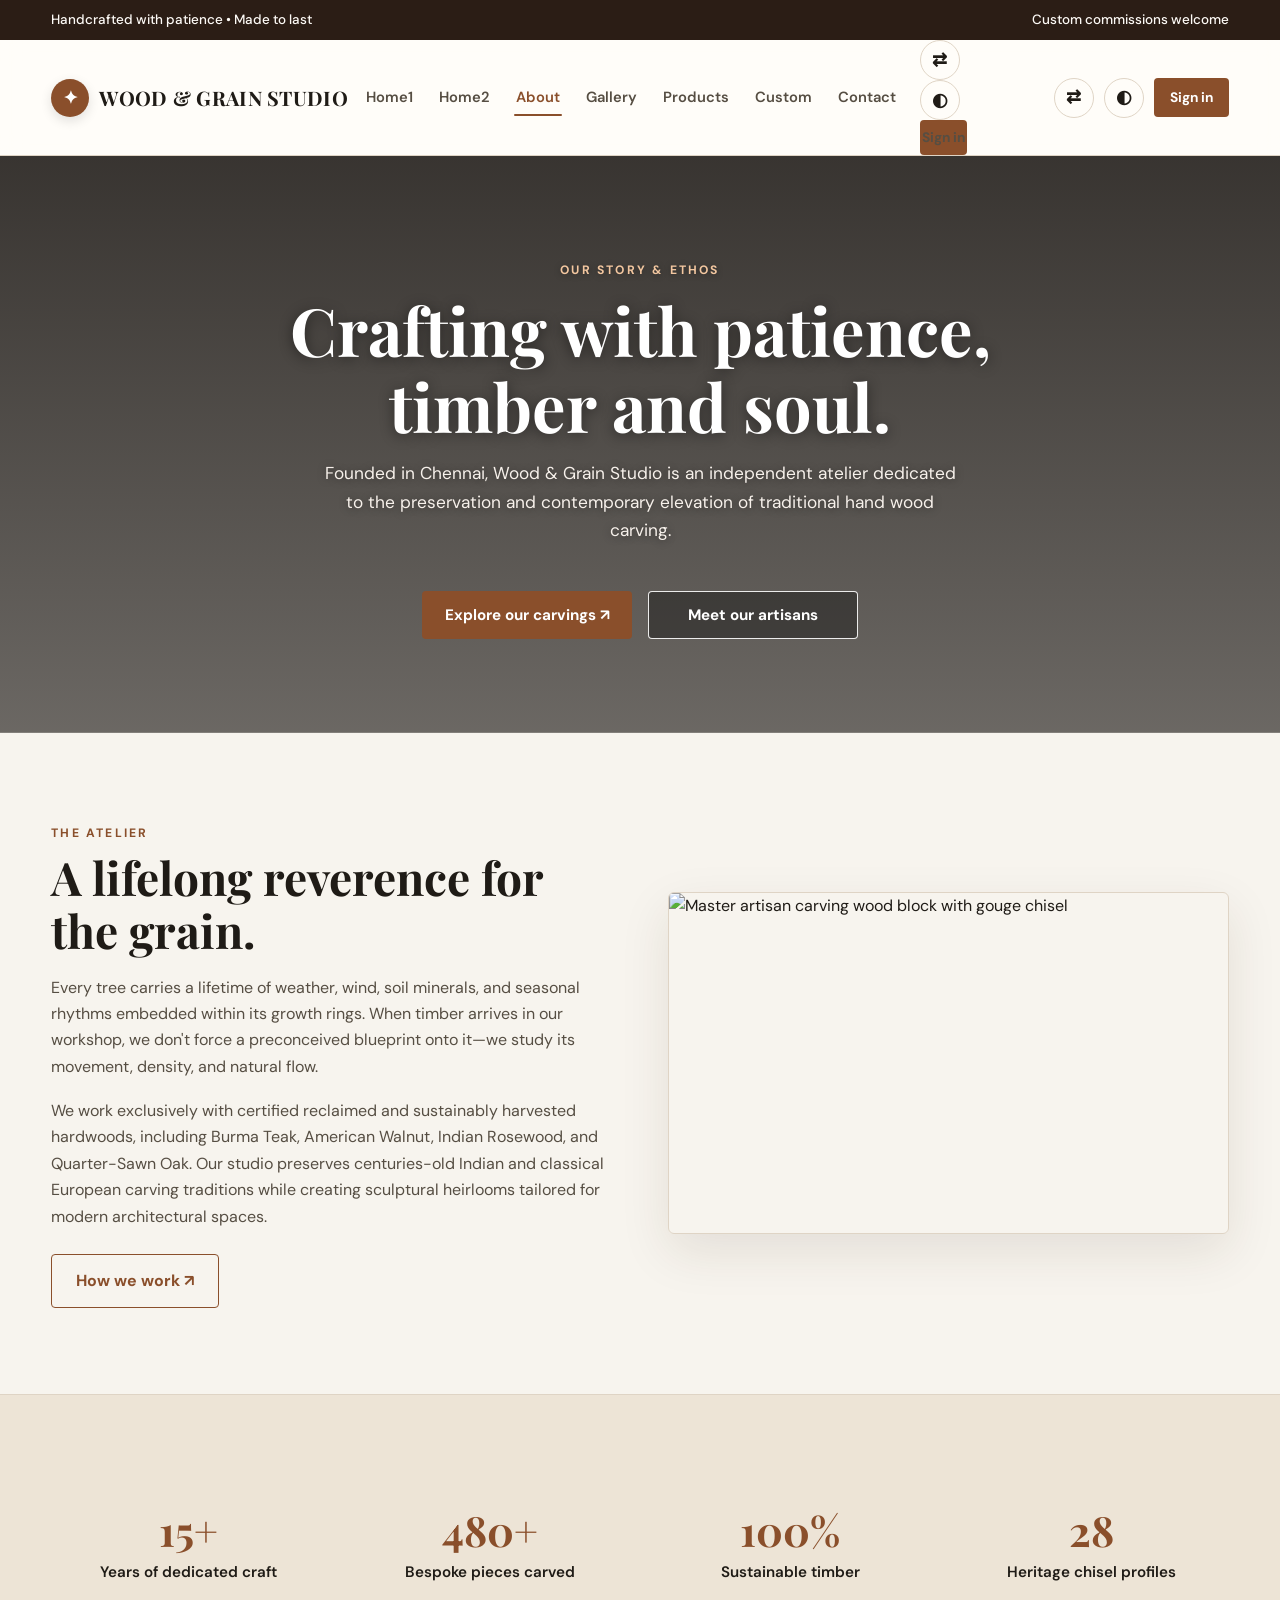
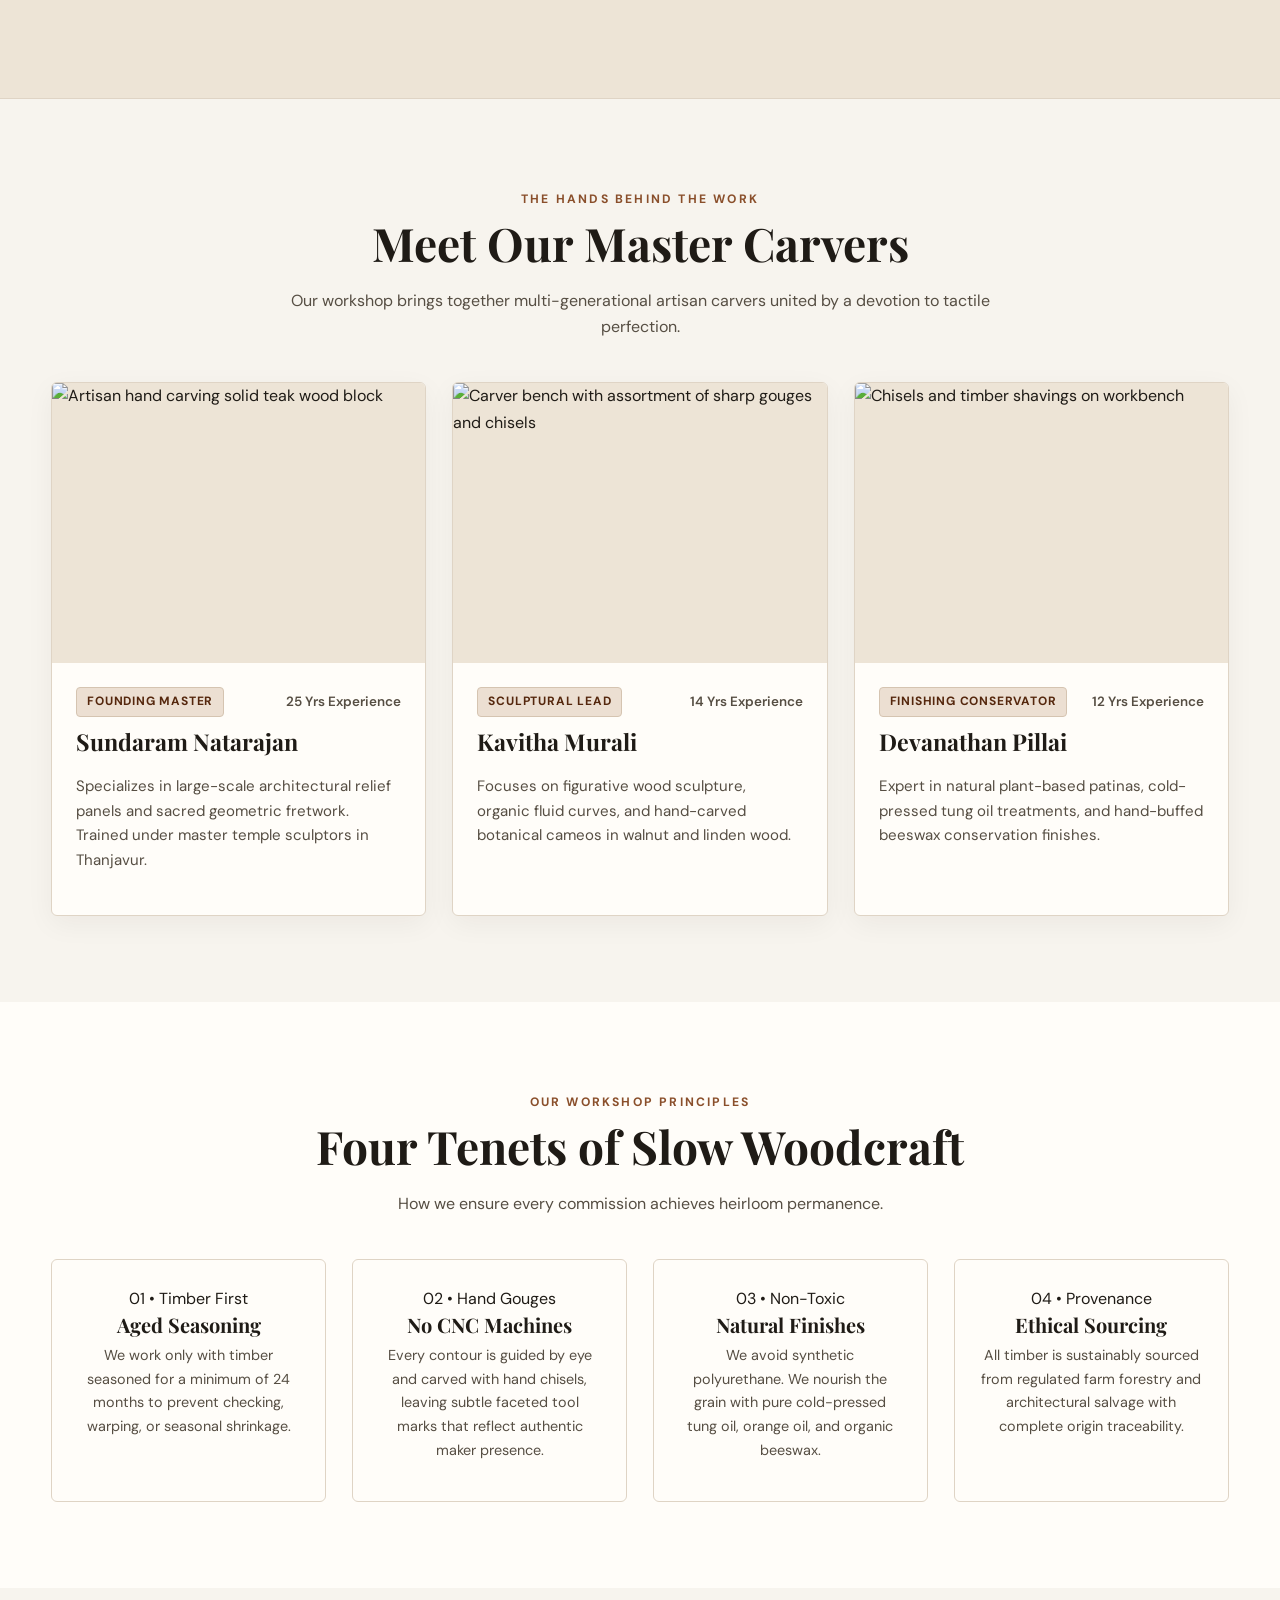
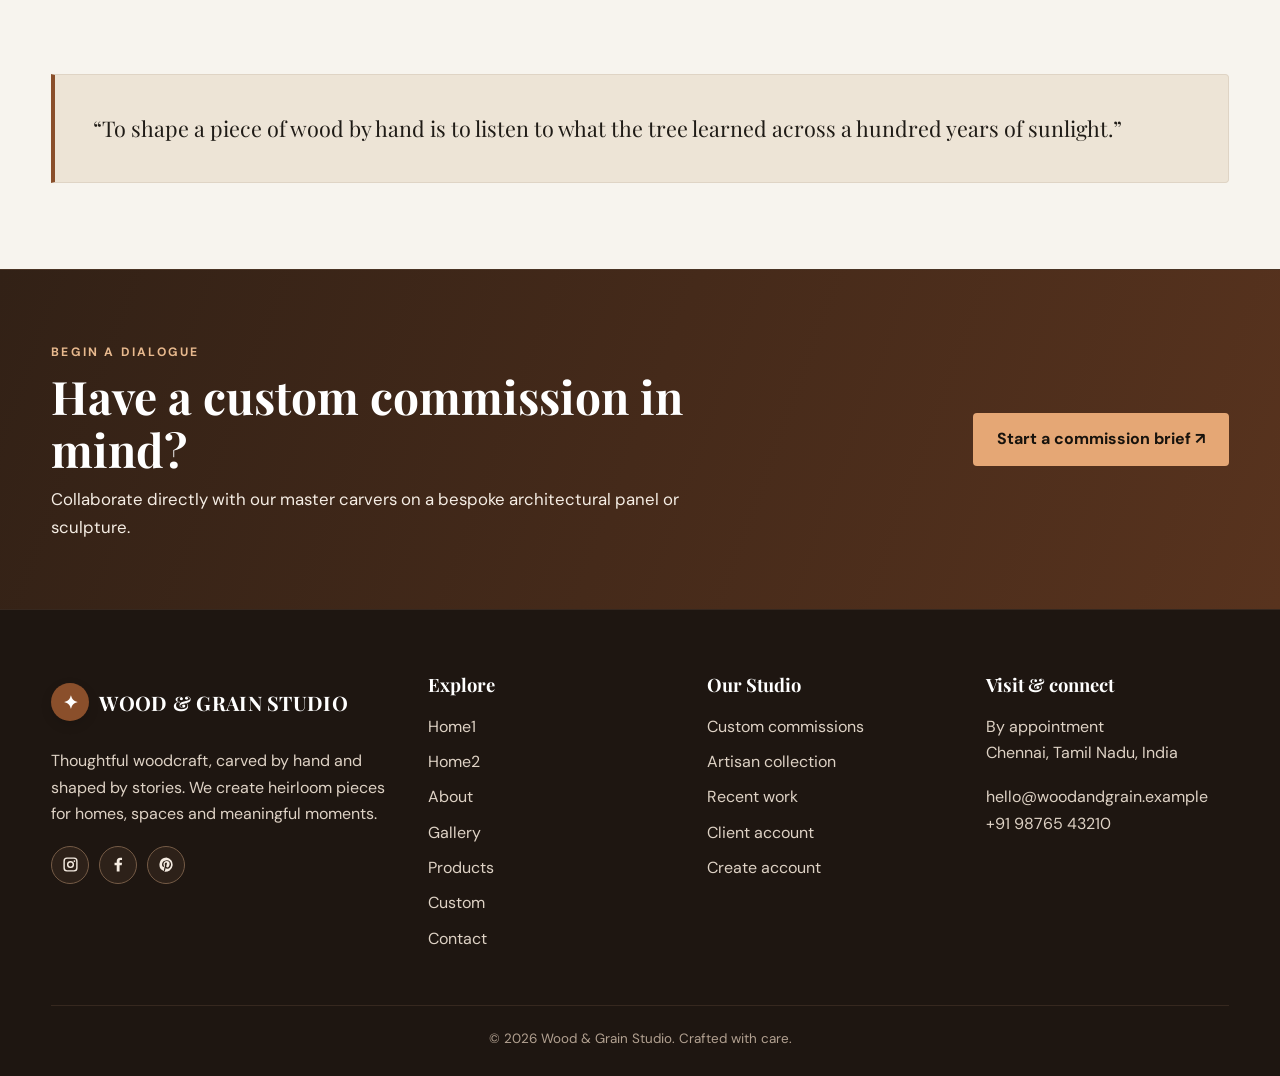
==== commit 731fddd8: "Polish: Split hero for Home 2, uniform gallery card sizing & alignment, equal hero buttons, single-l" ====
--- a/about.html
+++ b/about.html
@@ -32,8 +32,12 @@
                 <a href="products.html">Products</a>
                 <a href="custom.html">Custom</a>
                 <a href="contact.html">Contact</a>
-                <div class="mobile-signin-wrap">
-                    <a class="btn btn-sm" href="login.html">Sign in</a>
+                <div class="mobile-drawer-tools">
+                    <div class="mobile-drawer-actions">
+                        <button class="iconbtn" data-rtl-toggle aria-label="Toggle RTL" title="Toggle RTL">⇄</button>
+                        <button class="iconbtn" data-theme-toggle aria-label="Toggle theme" title="Toggle theme">◐</button>
+                    </div>
+                    <a class="btn btn-sm btn-signin-mobile" href="login.html">Sign in</a>
                 </div>
             </nav>
             <div class="navtools">
--- a/assets/style.css
+++ b/assets/style.css
@@ -380,7 +380,8 @@
 
 /* Hero action buttons - Equal width & height */
 .hero-actions,
-.page-hero-actions {
+.page-hero-actions,
+.hero-split-actions {
   display: flex;
   gap: 16px;
   flex-wrap: wrap;
@@ -390,11 +391,19 @@
 }
 
 .hero-actions .btn,
-.page-hero-actions .btn {
-  min-width: 200px;
+.page-hero-actions .btn,
+.hero-split-actions .btn {
+  min-width: 210px;
+  width: 210px;
   height: 48px;
-  padding: 0 24px;
+  line-height: 48px;
+  padding: 0 20px;
+  display: inline-flex;
+  align-items: center;
+  justify-content: center;
+  text-align: center;
   box-sizing: border-box;
+  font-size: .95rem;
 }
 
 .hero .btn,
@@ -423,6 +432,19 @@
   background: #ffffff;
   border-color: #ffffff;
   color: #19140e;
+}
+
+.hero-split .outline {
+  color: var(--ink);
+  border: 1.5px solid var(--line);
+  background: transparent;
+  font-weight: 700;
+}
+
+.hero-split .outline:hover {
+  background: var(--bg);
+  border-color: var(--brand);
+  color: var(--brand);
 }
 
 /* Page Hero - Centered Content */
@@ -504,6 +526,91 @@
 .hero-contact {
   background-image: linear-gradient(rgba(14, 10, 7, 0.82), rgba(14, 10, 7, 0.60)),
                     url('https://images.unsplash.com/photo-1732544504373-01e2f4a6493f?auto=format&fit=crop&w=2000&q=85');
+}
+
+/* Home 2 Modern Split Hero */
+.hero-split {
+  padding: 88px 0 80px;
+  background: var(--surface);
+  position: relative;
+  border-bottom: 1px solid var(--line);
+}
+
+.hero-split-grid {
+  display: grid;
+  grid-template-columns: 1.15fr 1fr;
+  gap: 52px;
+  align-items: center;
+}
+
+.hero-split-copy {
+  text-align: left;
+}
+
+.hero-split-copy .eyebrow {
+  color: var(--brand);
+  display: inline-block;
+  margin-bottom: 14px;
+  font-weight: 700;
+  text-transform: uppercase;
+  letter-spacing: 1.5px;
+  font-size: .84rem;
+}
+
+.hero-split-copy h1 {
+  color: var(--ink);
+  margin: 0 0 18px;
+  font-size: clamp(2.3rem, 3.8vw, 3.6rem);
+  line-height: 1.12;
+  font-family: 'Playfair Display', serif;
+}
+
+.hero-split-copy p {
+  color: var(--muted);
+  font-size: 1.1rem;
+  line-height: 1.65;
+  margin-bottom: 30px;
+  max-width: 540px;
+}
+
+.hero-split-actions {
+  display: flex;
+  gap: 16px;
+  flex-wrap: wrap;
+  align-items: center;
+  justify-content: flex-start;
+  margin-top: 0;
+}
+
+.hero-split-actions .btn {
+  min-width: 210px;
+  width: 210px;
+  height: 48px;
+  box-sizing: border-box;
+}
+
+.hero-split-img {
+  border-radius: 8px;
+  overflow: hidden;
+  height: 460px;
+  box-shadow: var(--shadow);
+  border: 1.5px solid var(--line);
+  position: relative;
+}
+
+.hero-split-img img {
+  width: 100%;
+  height: 100%;
+  object-fit: cover;
+  display: block;
+}
+
+body.rtl .hero-split-copy {
+  text-align: right;
+}
+
+body.rtl .hero-split-actions {
+  justify-content: flex-start;
 }
 
 /* Sections */
@@ -976,36 +1083,45 @@
   transform: translateY(-2px);
 }
 
-/* Gallery Masonry Grid */
+/* Gallery Cards Grid - Strictly Equal Size & Alignment */
 .gallery-grid {
-  columns: 3;
-  column-gap: 22px;
+  display: grid;
+  grid-template-columns: repeat(3, 1fr);
+  gap: 24px;
 }
 
 .gallery-item {
-  margin-bottom: 22px;
-  break-inside: avoid;
+  display: flex;
+  flex-direction: column;
+  height: 100%;
   border-radius: 6px;
   overflow: hidden;
   box-shadow: 0 8px 24px rgba(40, 28, 17, 0.08);
   background: var(--surface);
   border: 1.5px solid var(--line);
   position: relative;
-  transition: transform .3s ease;
+  transition: transform .3s ease, box-shadow .3s ease;
+  margin-bottom: 0;
 }
 
 .gallery-item:hover {
   transform: translateY(-4px);
+  box-shadow: var(--shadow);
 }
 
 .gallery-item img {
   width: 100%;
-  height: auto;
+  height: 250px;
+  object-fit: cover;
   display: block;
 }
 
 .gallery-caption {
-  padding: 14px 18px;
+  padding: 16px 18px;
+  display: flex;
+  flex-direction: column;
+  justify-content: center;
+  flex-grow: 1;
   font-size: .88rem;
   color: var(--muted);
   background: var(--surface);
@@ -1015,8 +1131,16 @@
 .gallery-caption strong {
   display: block;
   color: var(--ink);
-  font-size: .95rem;
-  margin-bottom: 2px;
+  font-size: 1rem;
+  margin-bottom: 4px;
+  font-family: 'Playfair Display', serif;
+}
+
+.gallery-caption span {
+  display: block;
+  font-size: .86rem;
+  color: var(--muted);
+  line-height: 1.45;
 }
 
 /* Forms & Cards */
@@ -1603,22 +1727,64 @@
   }
   .navtools {
     margin-left: auto;
+    gap: 0;
   }
   body.rtl .navtools {
     margin-left: 0;
     margin-right: auto;
   }
+  /* On mobile: Hide RTL, Theme and Signin from header row (placed inside hamburger drawer) */
+  .navtools [data-rtl-toggle],
+  .navtools [data-theme-toggle],
   .navtools .btn-signin {
-    display: none; /* Hide from navbar header on mobile to prevent overflow */
-  }
-  .mobile-signin-wrap {
-    display: block;
+    display: none !important;
+  }
+  .mobile-drawer-tools {
+    display: flex;
+    flex-direction: column;
+    align-items: center;
+    gap: 12px;
     width: 100%;
-    max-width: 240px;
-    margin-top: 8px;
-  }
-  .mobile-signin-wrap .btn {
+    max-width: 260px;
+    margin-top: 14px;
+    padding-top: 14px;
+    border-top: 1px solid var(--line);
+  }
+  .mobile-drawer-actions {
+    display: flex;
+    align-items: center;
+    justify-content: center;
+    gap: 14px;
+  }
+  .btn-signin-mobile {
     width: 100%;
+    text-align: center;
+    justify-content: center;
+  }
+
+  /* Hero Split at 768px */
+  .hero-split-grid {
+    grid-template-columns: 1fr;
+    gap: 36px;
+  }
+  .hero-split-copy {
+    text-align: center;
+  }
+  .hero-split-copy p {
+    margin-inline: auto;
+  }
+  .hero-split-actions {
+    justify-content: center;
+  }
+  .hero-split-img {
+    height: 350px;
+    max-width: 520px;
+    margin-inline: auto;
+    width: 100%;
+  }
+
+  .single-line-location {
+    white-space: nowrap;
   }
 
   /* Alignment at 768px */
@@ -1659,8 +1825,8 @@
     height: 360px;
   }
   .gallery-grid {
-    columns: 2;
-    column-gap: 18px;
+    grid-template-columns: repeat(2, 1fr);
+    gap: 20px;
   }
   .section {
     padding: 68px 0;
@@ -1717,7 +1883,8 @@
     min-height: 560px;
   }
   .hero-actions,
-  .page-hero-actions {
+  .page-hero-actions,
+  .hero-split-actions {
     flex-direction: column;
     align-items: stretch;
     width: 100%;
@@ -1725,9 +1892,13 @@
     margin-inline: auto;
   }
   .hero-actions .btn,
-  .page-hero-actions .btn {
+  .page-hero-actions .btn,
+  .hero-split-actions .btn {
     width: 100%;
     min-width: unset;
+  }
+  .single-line-location {
+    white-space: normal;
   }
   .section {
     padding: 54px 0;
@@ -1758,7 +1929,11 @@
     gap: 28px;
   }
   .gallery-grid {
-    columns: 1;
+    grid-template-columns: 1fr;
+    gap: 18px;
+  }
+  .gallery-item img {
+    height: 220px;
   }
   .form-card {
     padding: 26px 20px;
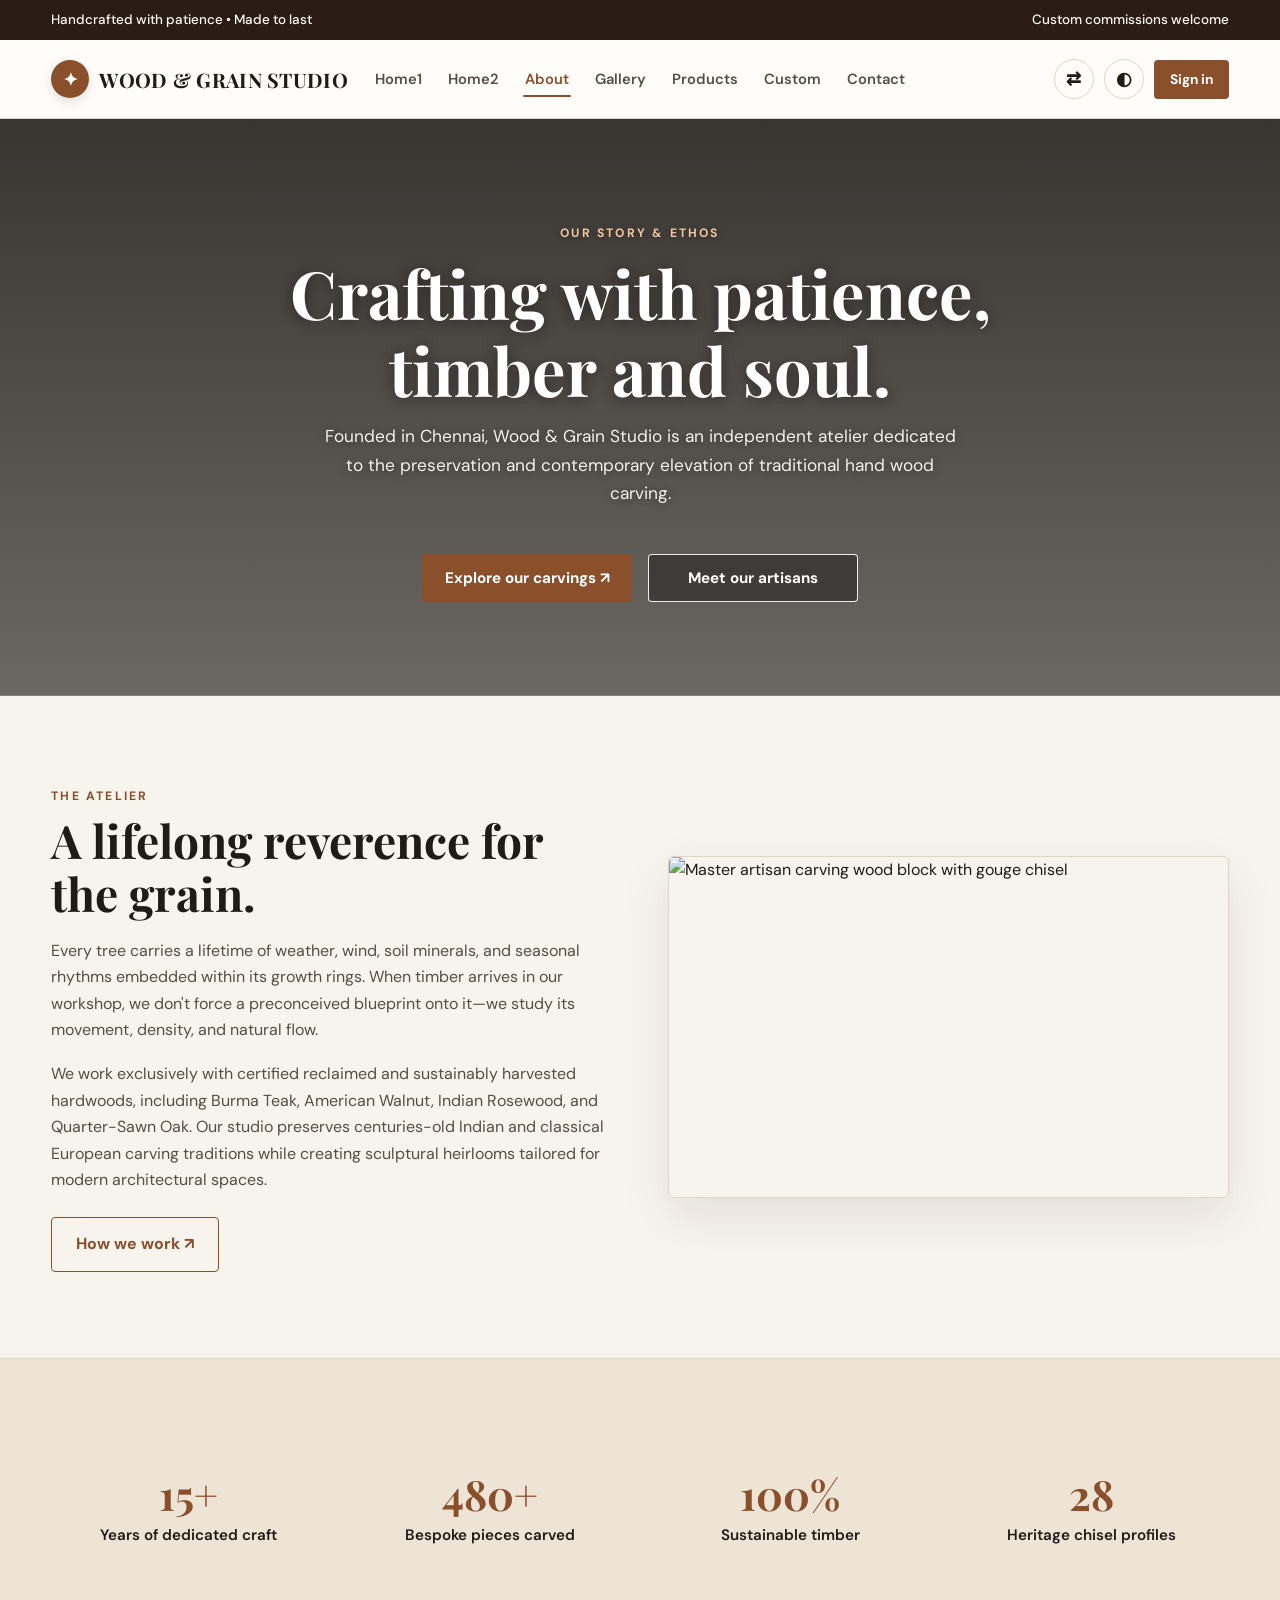
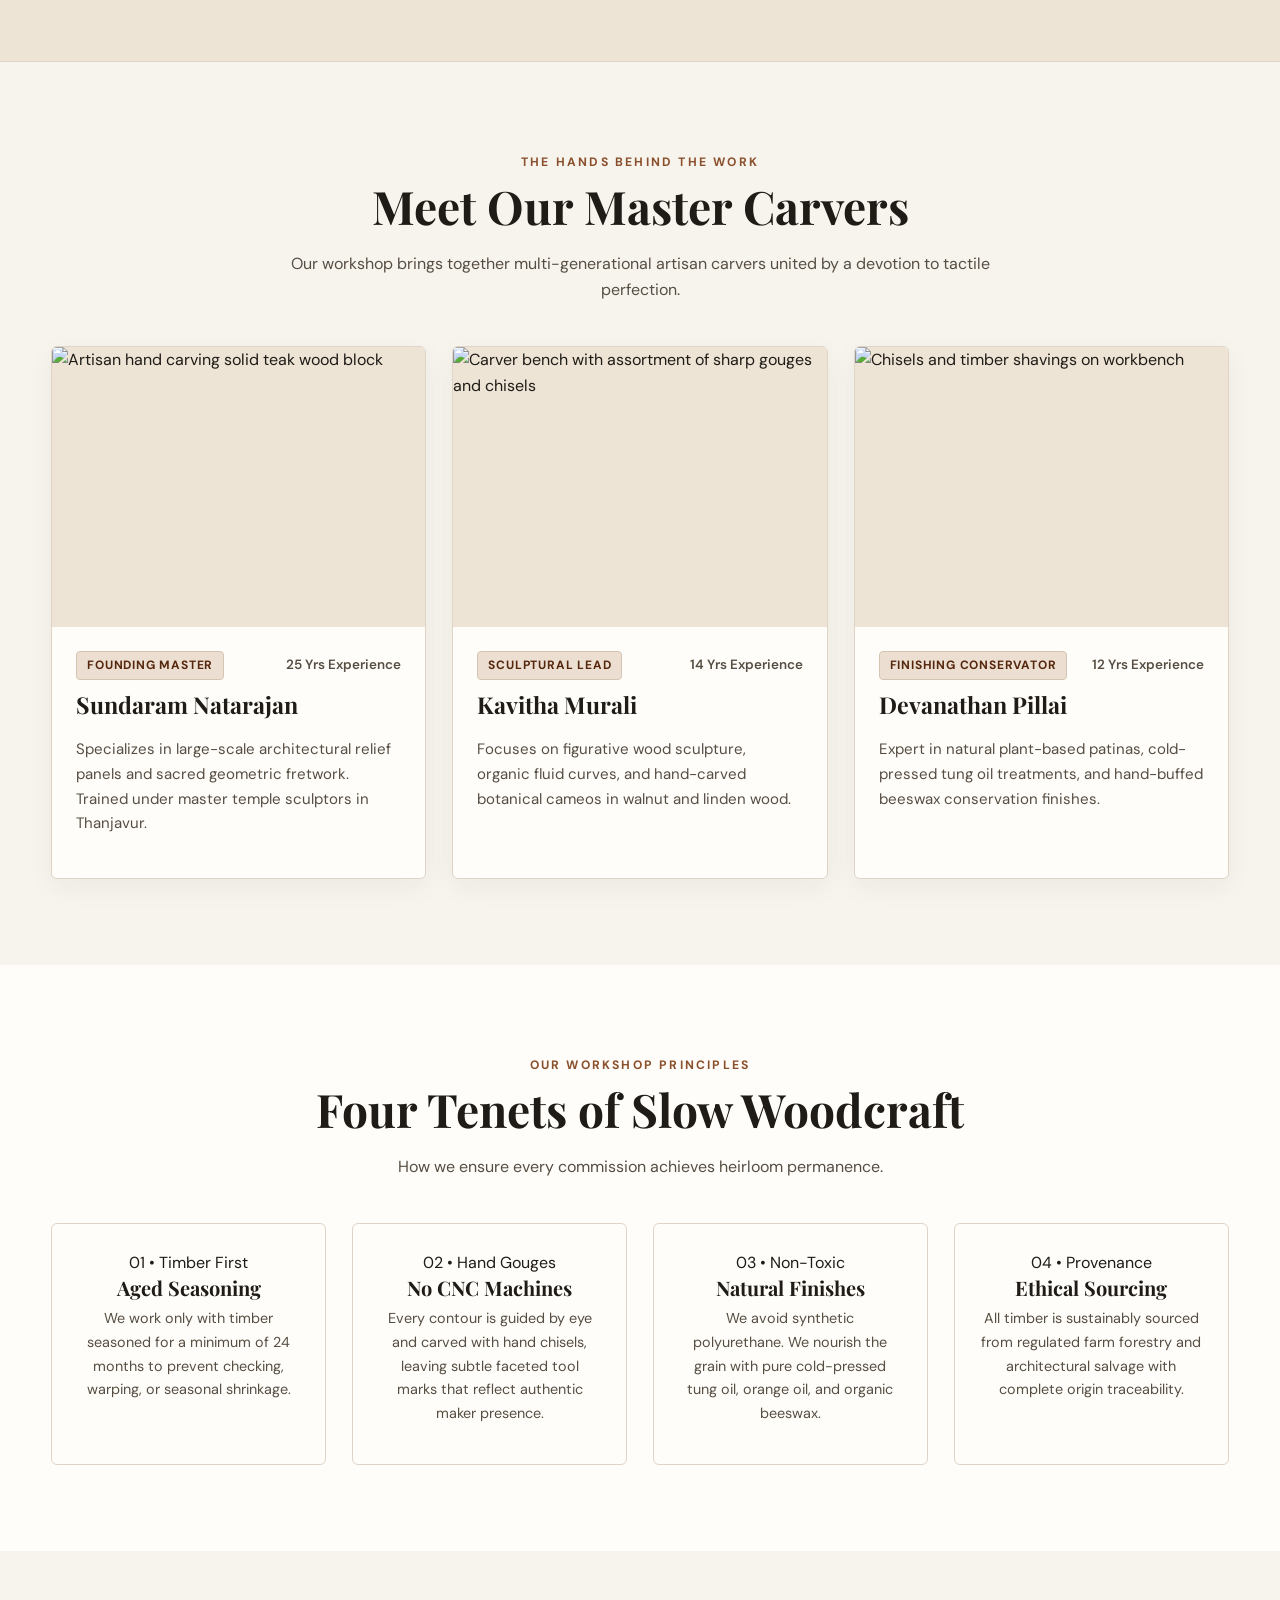
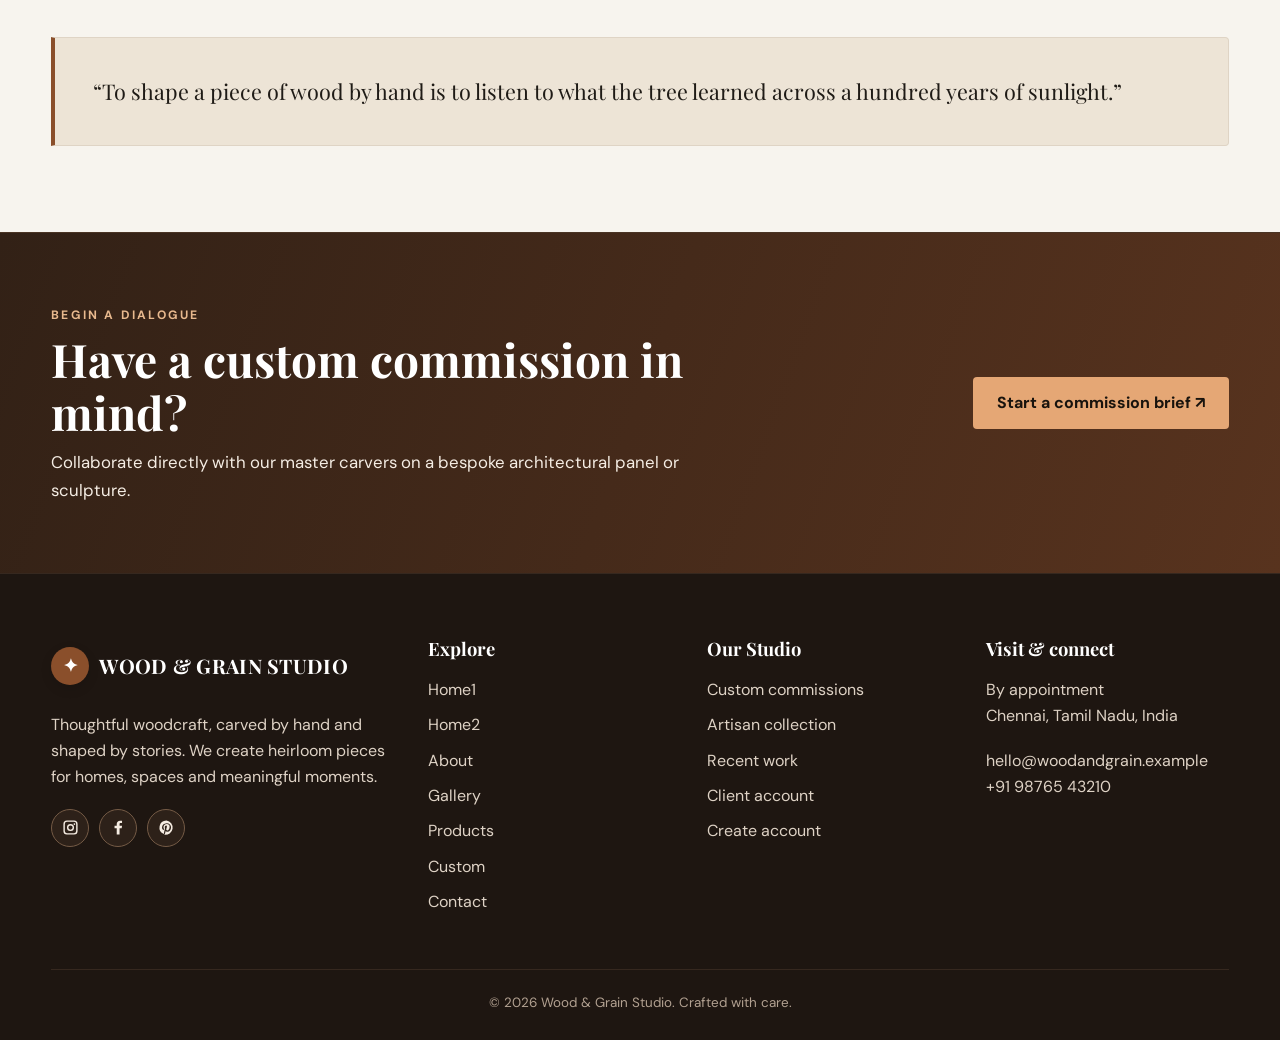
==== commit d9ed7f46: "Center navbar at 1024px, 2*1 card grid for Home 1 and 2, centered contact social icons, and full-wid" ====
--- a/about.html
+++ b/about.html
@@ -25,6 +25,10 @@
                 <span>WOOD &amp; GRAIN STUDIO</span>
             </a>
             <nav class="navlinks" id="main-nav">
+                <div class="mobile-drawer-header">
+                    <span class="mobile-drawer-title">Navigation</span>
+                    <button type="button" class="mobile-drawer-close" data-menu-close aria-label="Close menu" title="Close menu">✕</button>
+                </div>
                 <a href="index.html">Home1</a>
                 <a href="home2.html">Home2</a>
                 <a class="active" href="about.html">About</a>
--- a/assets/style.css
+++ b/assets/style.css
@@ -113,9 +113,10 @@
 
 .navinner {
   min-height: 78px;
-  display: grid;
-  grid-template-columns: 1fr auto 1fr;
-  align-items: center;
+  display: flex;
+  justify-content: space-between;
+  align-items: center;
+  position: relative;
   gap: 16px;
 }
 
@@ -149,7 +150,9 @@
 
 /* Navbar menu options centered */
 .navlinks {
-  justify-self: center;
+  position: absolute;
+  left: 50%;
+  transform: translateX(-50%);
   display: flex;
   align-items: center;
   justify-content: center;
@@ -227,8 +230,11 @@
   display: none;
 }
 
+/* Mobile drawer elements strictly hidden on desktop */
+.mobile-drawer-header,
+.mobile-drawer-tools,
 .mobile-signin-wrap {
-  display: none;
+  display: none !important;
 }
 
 /* Buttons */
@@ -613,6 +619,61 @@
   justify-content: flex-start;
 }
 
+.hero-split-hallmarks {
+  display: flex;
+  align-items: center;
+  gap: 24px;
+  margin-top: 32px;
+  padding-top: 24px;
+  border-top: 1px solid var(--line);
+  flex-wrap: wrap;
+}
+
+.hallmark-item {
+  display: inline-flex;
+  align-items: center;
+  gap: 8px;
+  font-size: .88rem;
+  font-weight: 600;
+  color: var(--muted);
+}
+
+.hallmark-icon {
+  color: var(--brand);
+  font-size: 1rem;
+}
+
+.hero-img-badge {
+  position: absolute;
+  bottom: 18px;
+  left: 18px;
+  background: rgba(22, 20, 17, 0.82);
+  backdrop-filter: blur(8px);
+  -webkit-backdrop-filter: blur(8px);
+  color: #f7f4ee;
+  border: 1px solid rgba(255, 255, 255, 0.2);
+  padding: 8px 14px;
+  border-radius: 30px;
+  font-size: .82rem;
+  font-weight: 600;
+  display: inline-flex;
+  align-items: center;
+  gap: 8px;
+  box-shadow: 0 4px 14px rgba(0, 0, 0, 0.25);
+}
+
+.hero-img-badge .badge-dot {
+  width: 8px;
+  height: 8px;
+  border-radius: 50%;
+  background: #34d399;
+}
+
+body.rtl .hero-img-badge {
+  left: auto;
+  right: 18px;
+}
+
 /* Sections */
 .section {
   padding: 86px 0;
@@ -644,6 +705,41 @@
 
 .grid.four {
   grid-template-columns: repeat(4, 1fr);
+}
+
+/* Home 1 & Home 2: 2*1 Alignment (2 cards in Row 1, 1 card centered in Row 2) */
+.home-cards-2x1 {
+  display: grid !important;
+  grid-template-columns: repeat(2, 1fr) !important;
+  gap: 32px !important;
+}
+
+.home-cards-2x1 > :last-child:nth-child(odd) {
+  grid-column: 1 / -1 !important;
+  width: 100% !important;
+  max-width: calc(50% - 16px) !important;
+  margin-inline: auto !important;
+  justify-self: center !important;
+}
+
+@media (max-width: 920px) {
+  .home-cards-2x1 {
+    gap: 24px !important;
+  }
+  .home-cards-2x1 > :last-child:nth-child(odd) {
+    max-width: calc(50% - 12px) !important;
+  }
+}
+
+@media (max-width: 650px) {
+  .home-cards-2x1 {
+    grid-template-columns: 1fr !important;
+    gap: 20px !important;
+  }
+  .home-cards-2x1 > :last-child:nth-child(odd) {
+    max-width: 100% !important;
+    grid-column: auto !important;
+  }
 }
 
 .split {
@@ -1269,10 +1365,60 @@
   line-height: 1.45;
 }
 
+/* Contact Page Social Process Wrap - Centered on all viewports */
 .contact-social-wrap {
-  margin-top: 24px;
-  padding-top: 20px;
+  margin-top: 28px;
+  padding-top: 22px;
   border-top: 1px solid var(--line);
+  text-align: center !important;
+  display: flex !important;
+  flex-direction: column !important;
+  align-items: center !important;
+  justify-content: center !important;
+  width: 100% !important;
+}
+
+.contact-social-wrap strong {
+  display: block !important;
+  font-size: .95rem !important;
+  color: var(--ink) !important;
+  margin-bottom: 12px !important;
+  text-align: center !important;
+}
+
+.contact-social-wrap .socials {
+  display: flex !important;
+  justify-content: center !important;
+  align-items: center !important;
+  gap: 14px !important;
+  margin: 0 auto !important;
+}
+
+.contact-social-wrap .socials a {
+  width: 44px;
+  height: 44px;
+  border-radius: 50%;
+  border: 1.5px solid var(--line);
+  background: var(--surface);
+  color: var(--ink);
+  display: grid;
+  place-items: center;
+  transition: all .2s ease;
+  box-shadow: 0 2px 6px rgba(0, 0, 0, 0.05);
+}
+
+.contact-social-wrap .socials a:hover {
+  border-color: var(--brand);
+  color: var(--brand);
+  background: var(--soft);
+  transform: translateY(-2px);
+  box-shadow: 0 4px 12px rgba(138, 79, 43, 0.18);
+}
+
+.contact-social-wrap .socials svg {
+  width: 20px;
+  height: 20px;
+  fill: currentColor;
 }
 
 .map {
@@ -1651,29 +1797,41 @@
 /* 1024px View: Navbar centered, no overlapping */
 @media (min-width: 921px) and (max-width: 1100px) {
   .container {
-    width: min(980px, 94%);
+    width: min(1000px, 96%);
   }
   .navinner {
-    display: grid;
-    grid-template-columns: auto 1fr auto;
-    gap: 12px;
+    position: relative;
+    display: flex;
+    justify-content: space-between;
+    align-items: center;
+    min-height: 74px;
+    gap: 8px;
   }
   .brand {
-    font-size: 1.1rem;
-    gap: 8px;
+    font-size: 1.05rem;
+    gap: 7px;
   }
   .brandmark {
-    width: 34px;
-    height: 34px;
-    font-size: 1rem;
+    width: 32px;
+    height: 32px;
+    font-size: .92rem;
   }
   .navlinks {
-    justify-self: center;
-    justify-content: center;
-    gap: 14px;
-    font-size: .86rem;
+    position: absolute !important;
+    left: 50% !important;
+    transform: translateX(-50%) !important;
+    display: flex !important;
+    align-items: center !important;
+    justify-content: center !important;
+    margin: 0 !important;
+    gap: 12px !important;
+    font-size: .84rem !important;
+    white-space: nowrap !important;
   }
   .navtools {
+    margin-left: auto;
+    display: flex;
+    align-items: center;
     gap: 6px;
   }
   .btn-signin {
@@ -1695,6 +1853,11 @@
 
 /* 768px View / Tablet / iPad View (651px - 920px) */
 @media (max-width: 920px) {
+  .navbar {
+    position: sticky;
+    top: 0;
+    z-index: 100;
+  }
   .navinner {
     display: flex;
     justify-content: space-between;
@@ -1702,32 +1865,34 @@
     position: relative;
     min-height: 72px;
   }
-  .navlinks {
-    display: none;
-    position: absolute;
-    top: 100%;
-    left: 0;
-    right: 0;
-    background: var(--surface);
-    padding: 24px 6%;
-    border-bottom: 1.5px solid var(--line);
-    box-shadow: 0 14px 30px rgba(0, 0, 0, 0.12);
-    flex-direction: column;
+  .brand {
+    font-size: 1.12rem;
+  }
+  .menu-toggle {
+    display: inline-flex !important;
     align-items: center;
     justify-content: center;
-    gap: 16px;
-    text-align: center;
-  }
-  .navlinks.open {
-    display: flex;
-  }
-  .menu-toggle {
-    display: inline-grid;
-    place-items: center;
+    width: 42px;
+    height: 42px;
+    font-size: 1.25rem;
+    line-height: 1;
+    border-radius: 50%;
+    border: 1.5px solid var(--line);
+    background: var(--surface);
+    color: var(--ink);
+    cursor: pointer;
+    transition: all .2s ease;
+  }
+  .menu-toggle:hover {
+    background: var(--soft);
+    color: var(--brand);
+    border-color: var(--brand);
   }
   .navtools {
     margin-left: auto;
     gap: 0;
+    display: flex;
+    align-items: center;
   }
   body.rtl .navtools {
     margin-left: 0;
@@ -1739,14 +1904,106 @@
   .navtools .btn-signin {
     display: none !important;
   }
+
+  /* Full-width clean hamburger drawer in mobile & tab view */
+  .navlinks {
+    display: none;
+    position: absolute;
+    top: 100%;
+    left: 0 !important;
+    right: 0 !important;
+    transform: none !important;
+    width: 100% !important;
+    max-width: 100% !important;
+    margin: 0 !important;
+    background: var(--surface);
+    border-top: 1px solid var(--line);
+    border-bottom: 2px solid var(--brand);
+    box-shadow: 0 20px 48px rgba(0, 0, 0, 0.22);
+    padding: 16px 20px 24px !important;
+    flex-direction: column;
+    align-items: stretch;
+    justify-content: flex-start;
+    gap: 4px;
+    text-align: center;
+    box-sizing: border-box;
+    z-index: 999;
+    max-height: calc(100vh - 74px);
+    overflow-y: auto;
+  }
+  .navlinks.open {
+    display: flex !important;
+  }
+
+  /* Mobile Drawer Header with Close Button */
+  .mobile-drawer-header {
+    display: flex !important;
+    align-items: center;
+    justify-content: space-between;
+    width: 100%;
+    padding: 4px 6px 12px;
+    margin-bottom: 8px;
+    border-bottom: 1px solid var(--line);
+  }
+  .mobile-drawer-title {
+    font-family: 'Playfair Display', serif;
+    font-size: 1.15rem;
+    font-weight: 700;
+    color: var(--ink);
+    letter-spacing: .3px;
+  }
+  .mobile-drawer-close {
+    width: 36px;
+    height: 36px;
+    border-radius: 50%;
+    border: 1.5px solid var(--line);
+    background: var(--surface);
+    color: var(--ink);
+    font-size: 1.1rem;
+    font-weight: 700;
+    display: grid;
+    place-items: center;
+    cursor: pointer;
+    transition: all .2s ease;
+  }
+  .mobile-drawer-close:hover {
+    background: var(--soft);
+    color: var(--brand);
+    border-color: var(--brand);
+  }
+  body.rtl .mobile-drawer-header {
+    flex-direction: row-reverse;
+  }
+
+  .navlinks a {
+    display: block;
+    width: 100%;
+    padding: 11px 16px;
+    font-size: 1.02rem;
+    font-weight: 600;
+    color: var(--ink);
+    text-align: center;
+    border-radius: 6px;
+    transition: all .2s ease;
+    box-sizing: border-box;
+  }
+  .navlinks a:hover,
+  .navlinks a.active {
+    background: var(--soft);
+    color: var(--brand);
+  }
+  .navlinks a.active::after {
+    display: none;
+  }
+
   .mobile-drawer-tools {
-    display: flex;
+    display: flex !important;
     flex-direction: column;
     align-items: center;
     gap: 12px;
     width: 100%;
-    max-width: 260px;
-    margin-top: 14px;
+    max-width: 320px;
+    margin: 14px auto 0;
     padding-top: 14px;
     border-top: 1px solid var(--line);
   }
@@ -1758,8 +2015,17 @@
   }
   .btn-signin-mobile {
     width: 100%;
+    max-width: 240px;
+    height: 44px;
+    line-height: 44px;
+    padding: 0 20px;
+    display: inline-flex;
+    align-items: center;
+    justify-content: center;
     text-align: center;
-    justify-content: center;
+    font-weight: 700;
+    font-size: .95rem;
+    border-radius: 6px;
   }
 
   /* Hero Split at 768px */
@@ -1797,10 +2063,11 @@
 
   /* 768px: Last card centered in 3-card grids */
   .grid.three > :last-child:nth-child(odd) {
-    grid-column: 1 / -1;
-    max-width: 480px;
-    width: 100%;
-    justify-self: center;
+    grid-column: 1 / -1 !important;
+    max-width: 480px !important;
+    width: 100% !important;
+    margin-inline: auto !important;
+    justify-self: center !important;
   }
 
   .reviews-grid {
@@ -1847,10 +2114,12 @@
 
   /* 768px Contact Page: Center buttons */
   .contact-social-wrap {
-    text-align: center;
+    text-align: center !important;
   }
   .contact-social-wrap .socials {
-    justify-content: center;
+    display: flex !important;
+    justify-content: center !important;
+    margin-inline: auto !important;
   }
 }
 
@@ -1912,7 +2181,8 @@
     gap: 20px;
   }
   .grid.three > :last-child:nth-child(odd) {
-    max-width: 100%;
+    max-width: 100% !important;
+    grid-column: auto !important;
   }
   .photo img {
     min-height: 260px;
